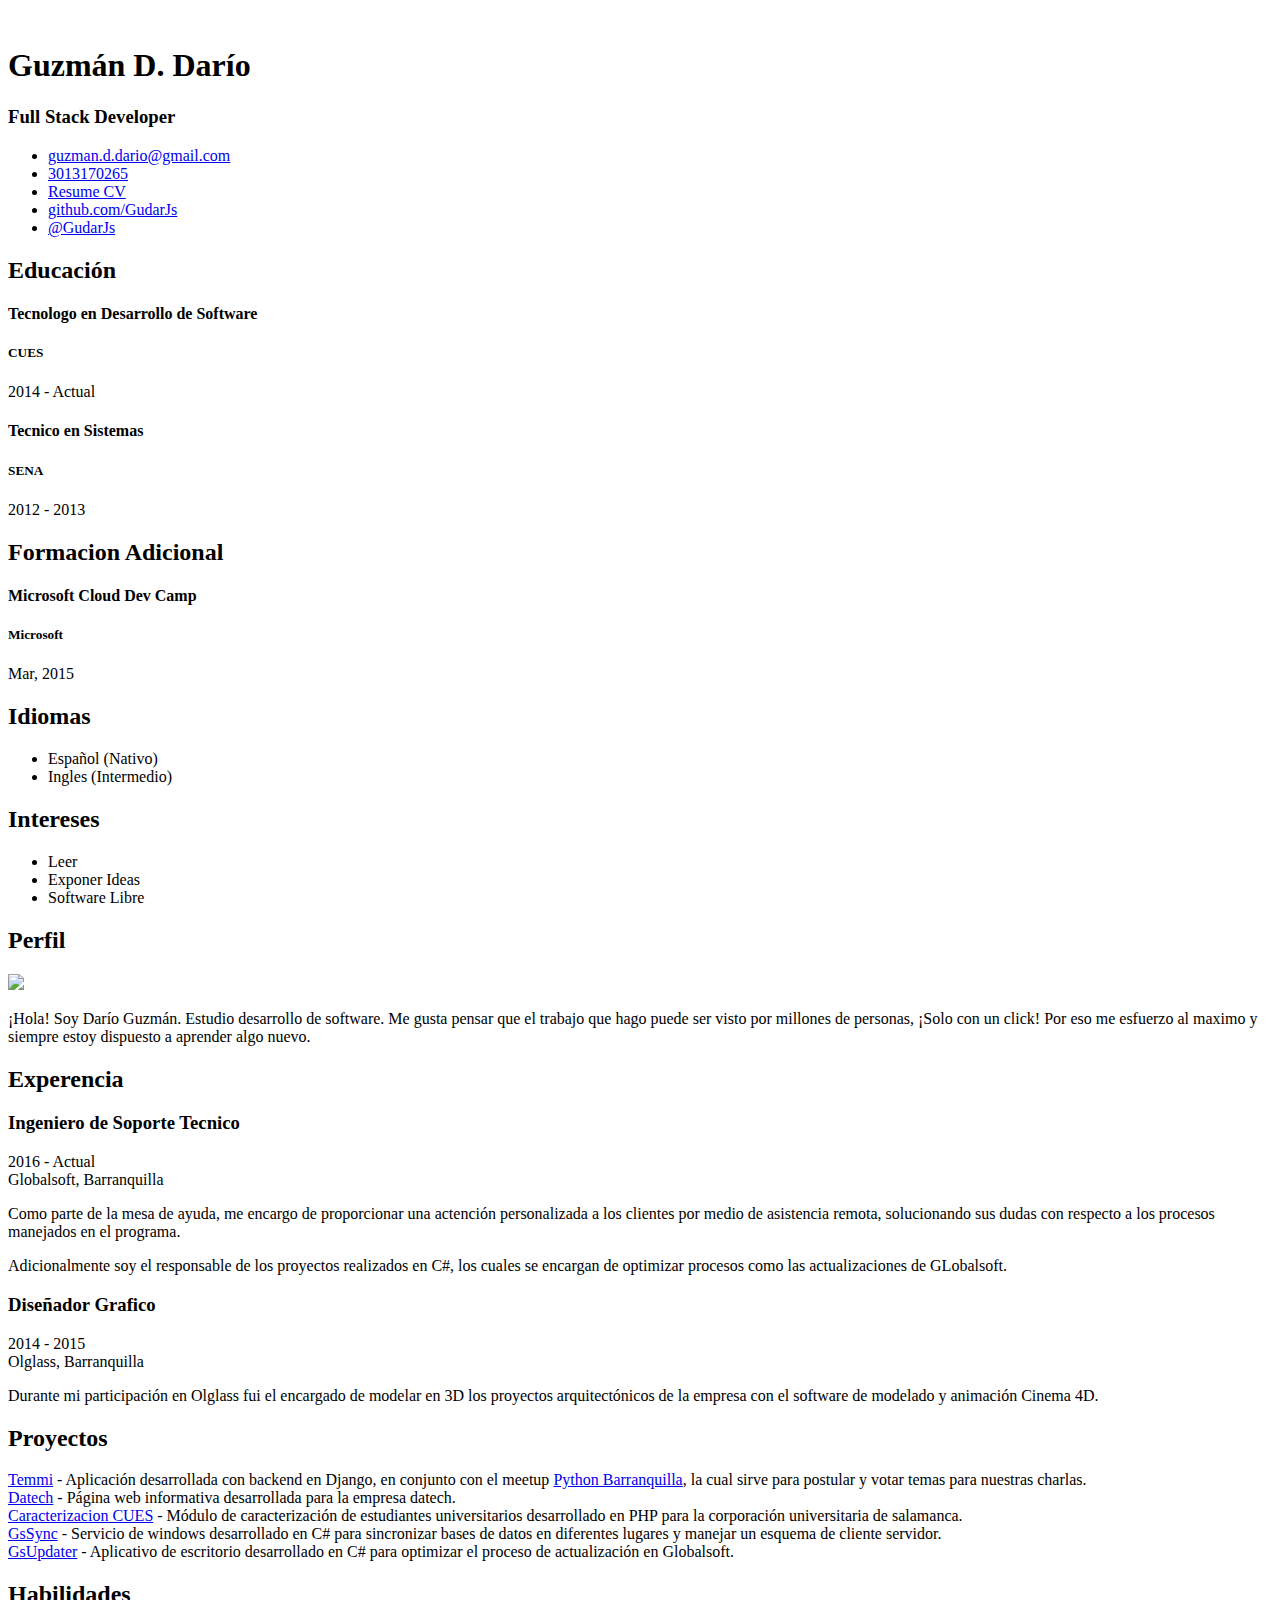
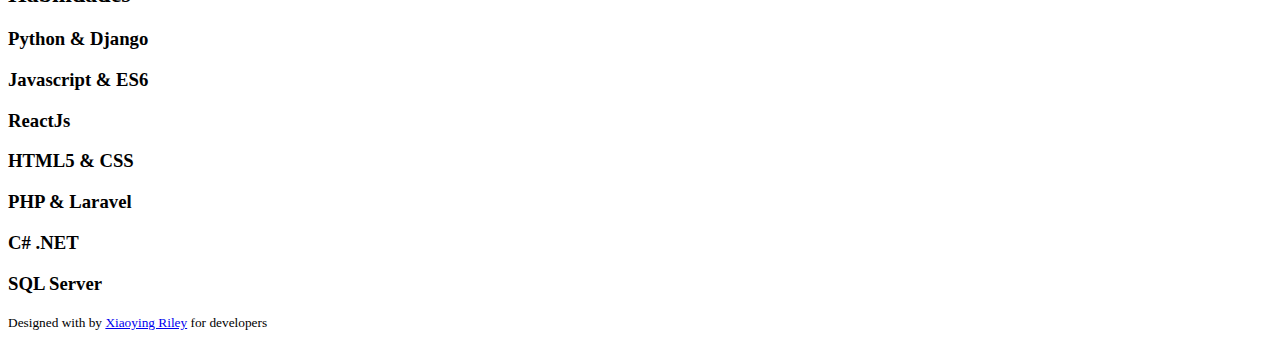
==== index.html @ 6c5c856d "Correccion de ortografia" ====
<!DOCTYPE html>
<!--[if IE 8]> <html lang="en" class="ie8"> <![endif]-->  
<!--[if IE 9]> <html lang="en" class="ie9"> <![endif]-->  
<!--[if !IE]><!--> <html lang="en"> <!--<![endif]-->  
<head>
    <title>Guzmán D. Darío - Resume</title>
    <!-- Meta -->
    <meta charset="utf-8">
    <meta http-equiv="X-UA-Compatible" content="IE=edge">
    <meta name="viewport" content="width=device-width, initial-scale=1.0">
    <meta name="description" content="Gudar's Resume">
    <meta name="author" content="Guzmán D. Darío">
    <meta name="msapplication-TileColor" content="#60412B">
    <meta name="theme-color" content="#60412B">
    <link rel="shortcut icon" href="assets/images/profile.png">  
    <link href='https://fonts.googleapis.com/css?family=Roboto:400,500,400italic,300italic,300,500italic,700,700italic,900,900italic' rel='stylesheet' type='text/css'>
    <link href="https://fonts.googleapis.com/css?family=Roboto+Slab" rel="stylesheet">
    <!-- Global CSS -->
    <link rel="stylesheet" href="assets/plugins/bootstrap/css/bootstrap.min.css">   
    <!-- Plugins CSS -->
    <link rel="stylesheet" href="assets/plugins/font-awesome/css/font-awesome.css">
    
    <!-- Theme CSS -->  
    <link id="theme-style" rel="stylesheet" href="assets/css/styles.css">
    <!-- HTML5 shim and Respond.js for IE8 support of HTML5 elements and media queries -->
    <!--[if lt IE 9]>
      <script src="https://oss.maxcdn.com/html5shiv/3.7.2/html5shiv.min.js"></script>
      <script src="https://oss.maxcdn.com/respond/1.4.2/respond.min.js"></script>
    <![endif]-->
</head> 

<body>
    <div class="wrapper">
        <div class="sidebar-wrapper">
            <div class="profile-container">
                <img class="profile" src="assets/images/profile.png" alt="" />
                <h1 class="name">Guzmán D. Darío</h1>
                <h3 class="tagline">Full Stack Developer</h3>
            </div><!--//profile-container-->
            
            <div class="contact-container container-block">
                <ul class="list-unstyled contact-list">
                    <li class="email" title="guzman.d.dario@gmail.com"><i class="fa fa-envelope"></i><a href="mailto: guzman.d.dario@gmail.com">guzman.d.dario@gmail.com</a></li>
                    <li class="phone"><i class="fa fa-phone"></i><a href="tel:3013170265">3013170265</a></li>
                    <li class="website"><i class="fa fa-globe"></i><a href="https://gudarjs.github.io/Resume/" target="_blank">Resume CV</a></li>
                    <li class="github"><i class="fa fa-github"></i><a href="https://github.com/GudarJs" target="_blank">github.com/GudarJs</a></li>
                    <li class="twitter"><i class="fa fa-twitter"></i><a href="https://twitter.com/GudarJs" target="_blank">@GudarJs</a></li>
                </ul>
            </div><!--//contact-container-->
            <div class="education-container container-block">
                <h2 class="container-block-title">Educación</h2>
                <div class="item">
                    <h4 class="degree">Tecnologo en Desarrollo de Software</h4>
                    <h5 class="meta">CUES</h5>
                    <div class="time">2014 - Actual</div>
                </div><!--//item-->
                <div class="item">
                    <h4 class="degree">Tecnico en Sistemas</h4>
                    <h5 class="meta">SENA</h5>
                    <div class="time">2012 - 2013</div>
                </div><!--//item-->
            </div><!--//education-container-->
            <div class="education-container container-block">
                <h2 class="container-block-title">Formacion Adicional</h2>
                <div class="item">
                    <h4 class="degree">Microsoft Cloud Dev Camp</h4>
                    <h5 class="meta">Microsoft</h5>
                    <div class="time">Mar, 2015</div>
                </div><!--//item-->
            </div><!--//education-container-->
            
            <div class="languages-container container-block">
                <h2 class="container-block-title">Idiomas</h2>
                <ul class="list-unstyled interests-list">
                    <li>Español <span class="lang-desc">(Nativo)</span></li>
                    <li>Ingles <span class="lang-desc">(Intermedio)</span></li>
                </ul>
            </div><!--//interests-->
            
            <div class="interests-container container-block">
                <h2 class="container-block-title">Intereses</h2>
                <ul class="list-unstyled interests-list">
                    <li>Leer</li>
                    <li>Exponer Ideas</li>
                    <li>Software Libre</li>
                </ul>
            </div><!--//interests-->
            
        </div><!--//sidebar-wrapper-->
        
        <div class="main-wrapper">
            
            <section class="section summary-section">
                <h2 class="section-title"><i class="fa fa-user"></i>Perfil</h2>
                <div class="summary">
                    <img src="./assets/images/quote.png">
                    <p>¡Hola! Soy Darío Guzmán. Estudio desarrollo de software. Me gusta pensar que el trabajo que hago puede ser visto por millones de personas, ¡Solo con un click! Por eso me esfuerzo al maximo y siempre estoy dispuesto a aprender algo nuevo.</p>
                </div><!--//summary-->
            </section><!--//section-->
            
            <section class="section experiences-section">
                <h2 class="section-title"><i class="fa fa-briefcase"></i>Experencia</h2>
                
                <div class="item">
                    <div class="meta">
                        <div class="upper-row">
                            <h3 class="job-title">Ingeniero de Soporte Tecnico</h3>
                            <div class="time">2016 - Actual</div>
                        </div><!--//upper-row-->
                        <div class="company">Globalsoft, Barranquilla</div>
                    </div><!--//meta-->
                    <div class="details">
                        <p>Como parte de la mesa de ayuda, me encargo de proporcionar una actención personalizada a los clientes por medio de asistencia remota, solucionando sus dudas con respecto a los procesos manejados en el programa.</p>  
                        <p>Adicionalmente soy el responsable de los proyectos realizados en C#, los cuales se encargan de optimizar procesos como las actualizaciones de GLobalsoft.</p>
                    </div><!--//details-->
                </div><!--//item-->
                
                <div class="item">
                    <div class="meta">
                        <div class="upper-row">
                            <h3 class="job-title">Diseñador Grafico</h3>
                            <div class="time">2014 - 2015</div>
                        </div><!--//upper-row-->
                        <div class="company">Olglass, Barranquilla</div>
                    </div><!--//meta-->
                    <div class="details">
                        <p>Durante mi participación en Olglass fui el encargado de modelar en 3D los proyectos arquitectónicos de la empresa con el software de modelado y animación Cinema 4D.</p>
                    </div><!--//details-->
                </div><!--//item-->
                
            </section><!--//section-->
            
            <section class="section projects-section">
                <h2 class="section-title"><i class="fa fa-archive"></i>Proyectos</h2>
                <!--<div class="intro">
                    <p>Me encanta compartir los proyectos que realizo por lo que .</p>
                </div>--><!--//intro-->
                <div class="item">
                    <span class="project-title"><a href="https://github.com/PyBAQ/temii" target="_blank">Temmi</a></span> - <span class="project-tagline">Aplicación desarrollada con backend en Django, en conjunto con el meetup <a href="https://www.meetup.com/es-ES/pythonbaq/" target="_blank">Python Barranquilla</a>, la cual sirve para postular y votar temas para nuestras charlas.</span>
                </div><!--//item-->
                <div class="item">
                    <span class="project-title"><a href="http://datech-comunicaciones.com/" target="_blank">Datech</a></span> - <span class="project-tagline">Página web informativa desarrollada para la empresa datech.</span>
                </div><!--//item-->
                <div class="item">
                    <span class="project-title"><a href="#">Caracterizacion CUES</a></span> - <span class="project-tagline">Módulo de caracterización de estudiantes universitarios desarrollado en PHP para la corporación universitaria de salamanca.</span>
                </div><!--//item-->
                <div class="item">
                    <span class="project-title"><a href="#">GsSync</a></span> - <span class="project-tagline">Servicio de windows desarrollado en C# para sincronizar bases de datos en diferentes lugares y manejar un esquema de cliente servidor. </span>
                </div><!--//item-->
                <div class="item">
                    <span class="project-title"><a href="#">GsUpdater</a></span> - <span class="project-tagline">Aplicativo de escritorio desarrollado en C# para optimizar el proceso de actualización en Globalsoft.</span>
                </div><!--//item-->
            </section><!--//section-->
            
            <section class="skills-section section">
                <h2 class="section-title"><i class="fa fa-rocket"></i>Habilidades</h2>
                <div class="skillset">        
                    <div class="item">
                        <h3 class="level-title">Python &amp; Django</h3>
                        <div class="level-bar">
                            <div class="level-bar-inner" data-level="95%">
                            </div>                                      
                        </div><!--//level-bar-->                                 
                    </div><!--//item-->
                    
                    <div class="item">  
                        <h3 class="level-title">Javascript &amp; ES6</h3>
                        <div class="level-bar">
                            <div class="level-bar-inner" data-level="98%">
                            </div>                                      
                        </div><!--//level-bar-->                                 
                    </div><!--//item-->
                    
                    <div class="item">
                        <h3 class="level-title">ReactJs</h3>
                        <div class="level-bar">
                            <div class="level-bar-inner" data-level="95%">
                            </div>                                      
                        </div><!--//level-bar-->                                 
                    </div><!--//item-->
                    
                    <div class="item">
                        <h3 class="level-title">HTML5 &amp; CSS</h3>
                        <div class="level-bar">
                            <div class="level-bar-inner" data-level="95%">
                            </div>                                      
                        </div><!--//level-bar-->                                 
                    </div><!--//item-->
                    
                    <div class="item">
                        <h3 class="level-title">PHP &amp; Laravel</h3>
                        <div class="level-bar">
                            <div class="level-bar-inner" data-level="85%">
                            </div>                                      
                        </div><!--//level-bar-->                                 
                    </div><!--//item-->
                    
                    <div class="item">
                        <h3 class="level-title">C# .NET</h3>
                        <div class="level-bar">
                            <div class="level-bar-inner" data-level="90%">
                            </div>                                      
                        </div><!--//level-bar-->                                 
                    </div><!--//item-->
                    
                    
                    <div class="item">
                        <h3 class="level-title">SQL Server</h3>
                        <div class="level-bar">
                            <div class="level-bar-inner" data-level="95%">
                            </div>                                      
                        </div><!--//level-bar-->                                 
                    </div><!--//item-->
                    
                </div>  
            </section><!--//skills-section-->
            
        </div><!--//main-body-->
    </div>
 
    <footer class="footer">
        <div class="text-center">
                <!--/* This template is released under the Creative Commons Attribution 3.0 License. Please keep the attribution link below when using for your own project. Thank you for your support. :) If you'd like to use the template without the attribution, you can check out other license options via our website: themes.3rdwavemedia.com */-->
                <small class="copyright">Designed with <i class="fa fa-heart"></i> by <a href="http://themes.3rdwavemedia.com" target="_blank">Xiaoying Riley</a> for developers</small>
        </div><!--//container-->
    </footer><!--//footer-->
 
    <!-- Javascript -->          
    <script type="text/javascript" src="assets/plugins/jquery-1.11.3.min.js"></script>
    <script type="text/javascript" src="assets/plugins/bootstrap/js/bootstrap.min.js"></script>    
    <!-- custom js -->
    <script type="text/javascript" src="assets/js/main.js"></script>            
</body>
</html>
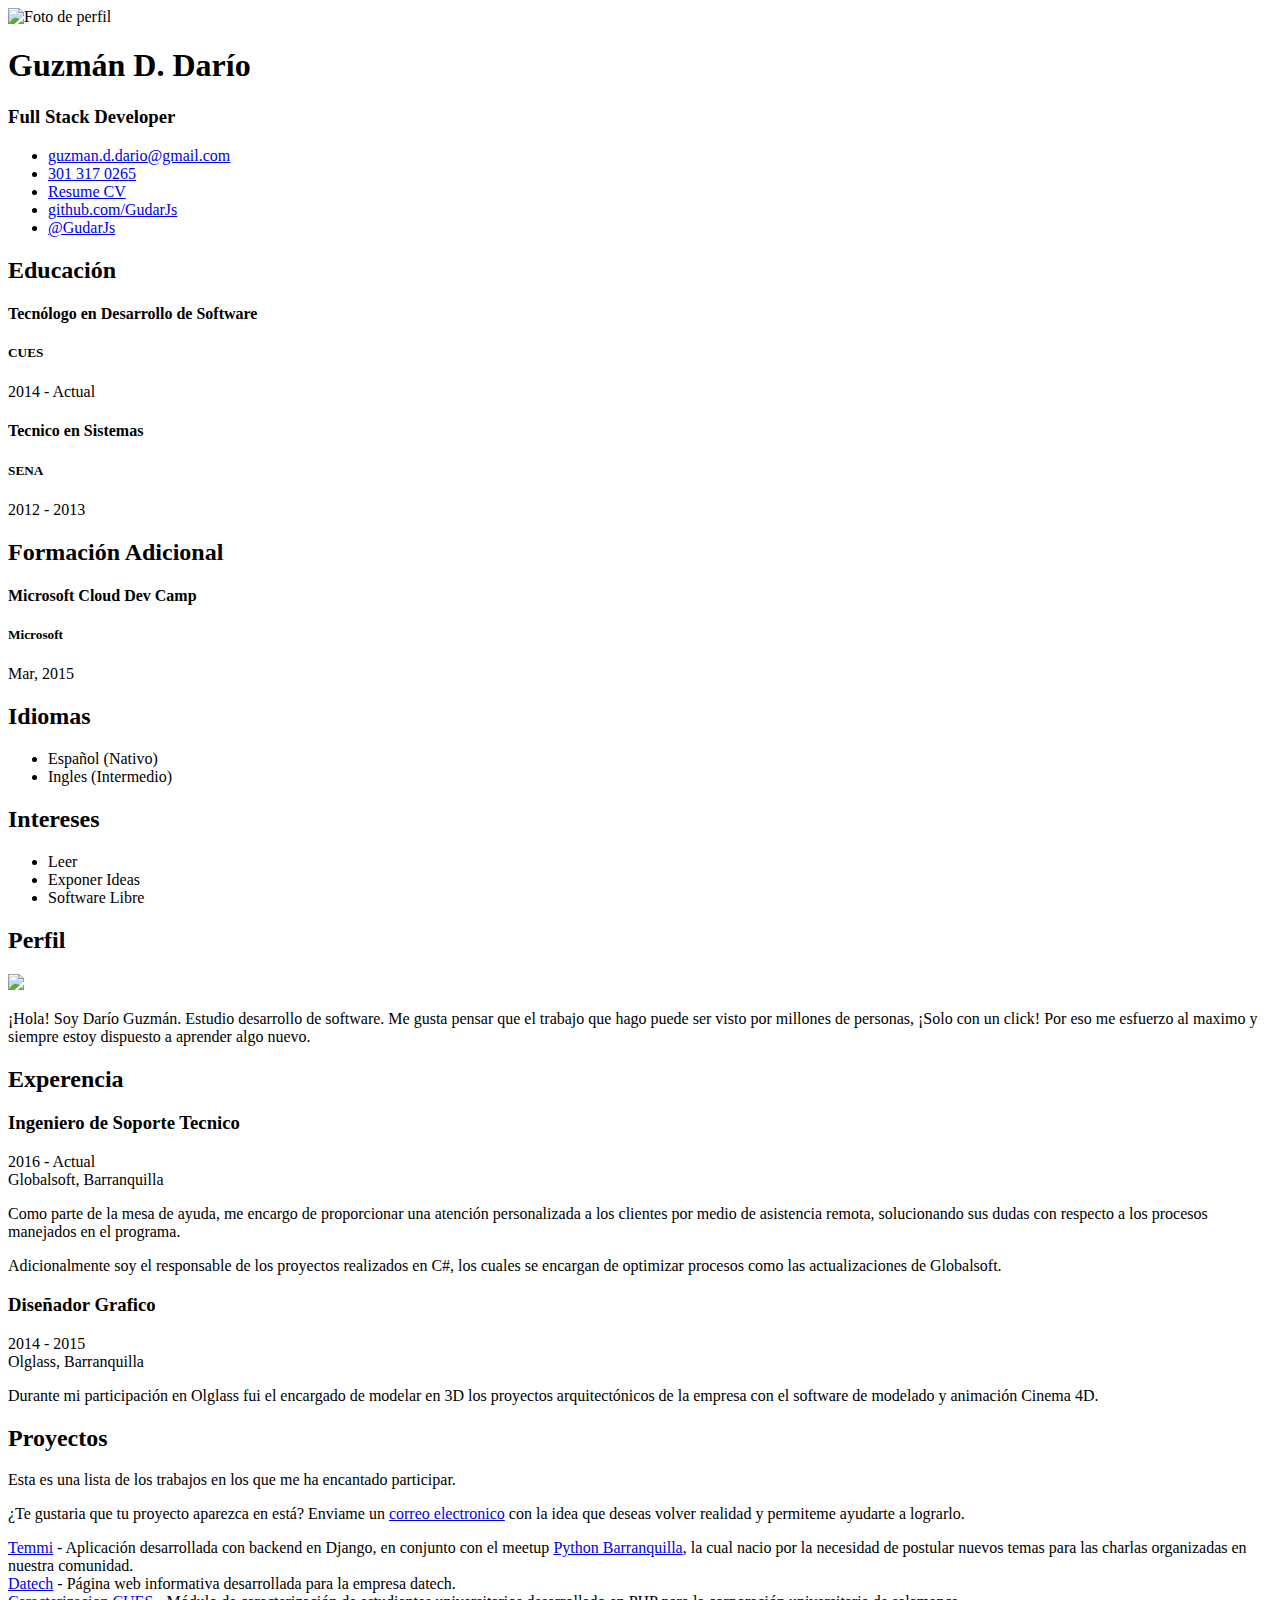
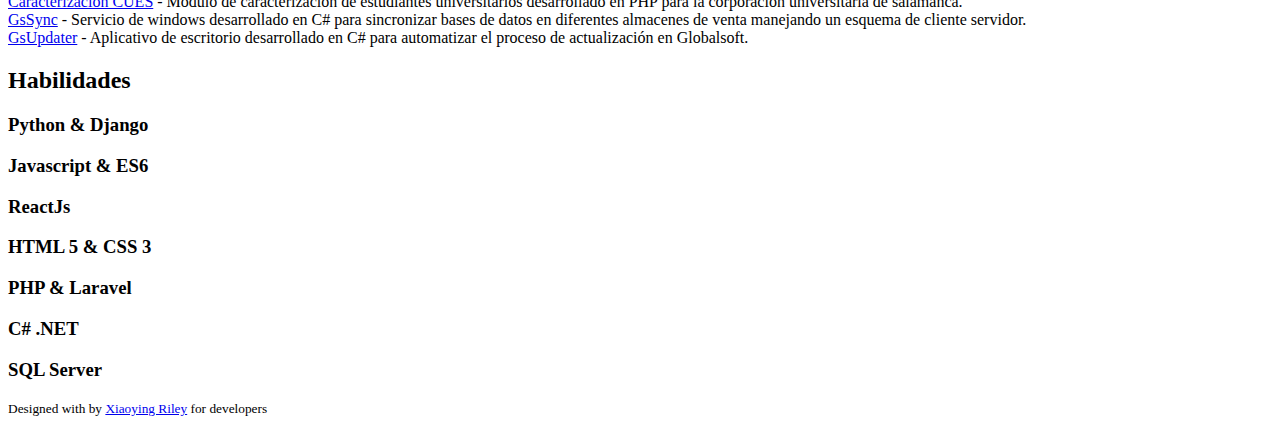
==== commit d87f3c04: "update resume" ====
--- a/index.html
+++ b/index.html
@@ -1,7 +1,7 @@
 <!DOCTYPE html>
 <!--[if IE 8]> <html lang="en" class="ie8"> <![endif]-->  
 <!--[if IE 9]> <html lang="en" class="ie9"> <![endif]-->  
-<!--[if !IE]><!--> <html lang="en"> <!--<![endif]-->  
+<!--[if !IE]><!--> <html lang="es"> <!--<![endif]-->  
 <head>
     <title>Guzmán D. Darío - Resume</title>
     <!-- Meta -->
@@ -33,7 +33,7 @@
     <div class="wrapper">
         <div class="sidebar-wrapper">
             <div class="profile-container">
-                <img class="profile" src="assets/images/profile.png" alt="" />
+                <img class="profile" src="assets/images/profile.png" alt="Foto de perfil" />
                 <h1 class="name">Guzmán D. Darío</h1>
                 <h3 class="tagline">Full Stack Developer</h3>
             </div><!--//profile-container-->
@@ -41,8 +41,8 @@
             <div class="contact-container container-block">
                 <ul class="list-unstyled contact-list">
                     <li class="email" title="guzman.d.dario@gmail.com"><i class="fa fa-envelope"></i><a href="mailto: guzman.d.dario@gmail.com">guzman.d.dario@gmail.com</a></li>
-                    <li class="phone"><i class="fa fa-phone"></i><a href="tel:3013170265">3013170265</a></li>
-                    <li class="website"><i class="fa fa-globe"></i><a href="https://gudarjs.github.io/Resume/" target="_blank">Resume CV</a></li>
+                    <li class="phone"><i class="fa fa-phone"></i><a href="tel:3013170265">301 317 0265</a></li>
+                    <li class="website"><i class="fa fa-globe"></i><a href="https://gudarjs.github.io" target="_blank">Resume CV</a></li>
                     <li class="github"><i class="fa fa-github"></i><a href="https://github.com/GudarJs" target="_blank">github.com/GudarJs</a></li>
                     <li class="twitter"><i class="fa fa-twitter"></i><a href="https://twitter.com/GudarJs" target="_blank">@GudarJs</a></li>
                 </ul>
@@ -50,7 +50,7 @@
             <div class="education-container container-block">
                 <h2 class="container-block-title">Educación</h2>
                 <div class="item">
-                    <h4 class="degree">Tecnologo en Desarrollo de Software</h4>
+                    <h4 class="degree">Tecnólogo en Desarrollo de Software</h4>
                     <h5 class="meta">CUES</h5>
                     <div class="time">2014 - Actual</div>
                 </div><!--//item-->
@@ -61,7 +61,7 @@
                 </div><!--//item-->
             </div><!--//education-container-->
             <div class="education-container container-block">
-                <h2 class="container-block-title">Formacion Adicional</h2>
+                <h2 class="container-block-title">Formación Adicional</h2>
                 <div class="item">
                     <h4 class="degree">Microsoft Cloud Dev Camp</h4>
                     <h5 class="meta">Microsoft</h5>
@@ -110,8 +110,8 @@
                         <div class="company">Globalsoft, Barranquilla</div>
                     </div><!--//meta-->
                     <div class="details">
-                        <p>Como parte de la mesa de ayuda, me encargo de proporcionar una actención personalizada a los clientes por medio de asistencia remota, solucionando sus dudas con respecto a los procesos manejados en el programa.</p>  
-                        <p>Adicionalmente soy el responsable de los proyectos realizados en C#, los cuales se encargan de optimizar procesos como las actualizaciones de GLobalsoft.</p>
+                        <p>Como parte de la mesa de ayuda, me encargo de proporcionar una atención personalizada a los clientes por medio de asistencia remota, solucionando sus dudas con respecto a los procesos manejados en el programa.</p>  
+                        <p>Adicionalmente soy el responsable de los proyectos realizados en C#, los cuales se encargan de optimizar procesos como las actualizaciones de Globalsoft.</p>
                     </div><!--//details-->
                 </div><!--//item-->
                 
@@ -132,11 +132,12 @@
             
             <section class="section projects-section">
                 <h2 class="section-title"><i class="fa fa-archive"></i>Proyectos</h2>
-                <!--<div class="intro">
-                    <p>Me encanta compartir los proyectos que realizo por lo que .</p>
-                </div>--><!--//intro-->
-                <div class="item">
-                    <span class="project-title"><a href="https://github.com/PyBAQ/temii" target="_blank">Temmi</a></span> - <span class="project-tagline">Aplicación desarrollada con backend en Django, en conjunto con el meetup <a href="https://www.meetup.com/es-ES/pythonbaq/" target="_blank">Python Barranquilla</a>, la cual sirve para postular y votar temas para nuestras charlas.</span>
+                <div class="intro">
+                    <p>Esta es una lista de los trabajos en los que me ha encantado participar.</p>
+                    <p>¿Te gustaria que tu proyecto aparezca en está? Enviame un <a href="mailto: guzman.d.dario@gmail.com">correo electronico</a> con la idea que deseas volver realidad y permiteme ayudarte a lograrlo.</p>
+                </div><!--//intro-->
+                <div class="item">
+                    <span class="project-title"><a href="https://github.com/PyBAQ/temii" target="_blank">Temmi</a></span> - <span class="project-tagline">Aplicación desarrollada con backend en Django, en conjunto con el meetup <a href="https://www.meetup.com/es-ES/pythonbaq/" target="_blank">Python Barranquilla</a>, la cual nacio por la necesidad de postular nuevos temas para las charlas organizadas en nuestra comunidad.</span>
                 </div><!--//item-->
                 <div class="item">
                     <span class="project-title"><a href="http://datech-comunicaciones.com/" target="_blank">Datech</a></span> - <span class="project-tagline">Página web informativa desarrollada para la empresa datech.</span>
@@ -145,10 +146,10 @@
                     <span class="project-title"><a href="#">Caracterizacion CUES</a></span> - <span class="project-tagline">Módulo de caracterización de estudiantes universitarios desarrollado en PHP para la corporación universitaria de salamanca.</span>
                 </div><!--//item-->
                 <div class="item">
-                    <span class="project-title"><a href="#">GsSync</a></span> - <span class="project-tagline">Servicio de windows desarrollado en C# para sincronizar bases de datos en diferentes lugares y manejar un esquema de cliente servidor. </span>
-                </div><!--//item-->
-                <div class="item">
-                    <span class="project-title"><a href="#">GsUpdater</a></span> - <span class="project-tagline">Aplicativo de escritorio desarrollado en C# para optimizar el proceso de actualización en Globalsoft.</span>
+                    <span class="project-title"><a href="#">GsSync</a></span> - <span class="project-tagline">Servicio de windows desarrollado en C# para sincronizar bases de datos en diferentes almacenes de venta manejando un esquema de cliente servidor. </span>
+                </div><!--//item-->
+                <div class="item">
+                    <span class="project-title"><a href="#">GsUpdater</a></span> - <span class="project-tagline">Aplicativo de escritorio desarrollado en C# para automatizar el proceso de actualización en Globalsoft.</span>
                 </div><!--//item-->
             </section><!--//section-->
             
@@ -180,7 +181,7 @@
                     </div><!--//item-->
                     
                     <div class="item">
-                        <h3 class="level-title">HTML5 &amp; CSS</h3>
+                        <h3 class="level-title">HTML 5 &amp; CSS 3</h3>
                         <div class="level-bar">
                             <div class="level-bar-inner" data-level="95%">
                             </div>                                      
@@ -202,7 +203,6 @@
                             </div>                                      
                         </div><!--//level-bar-->                                 
                     </div><!--//item-->
-                    
                     
                     <div class="item">
                         <h3 class="level-title">SQL Server</h3>
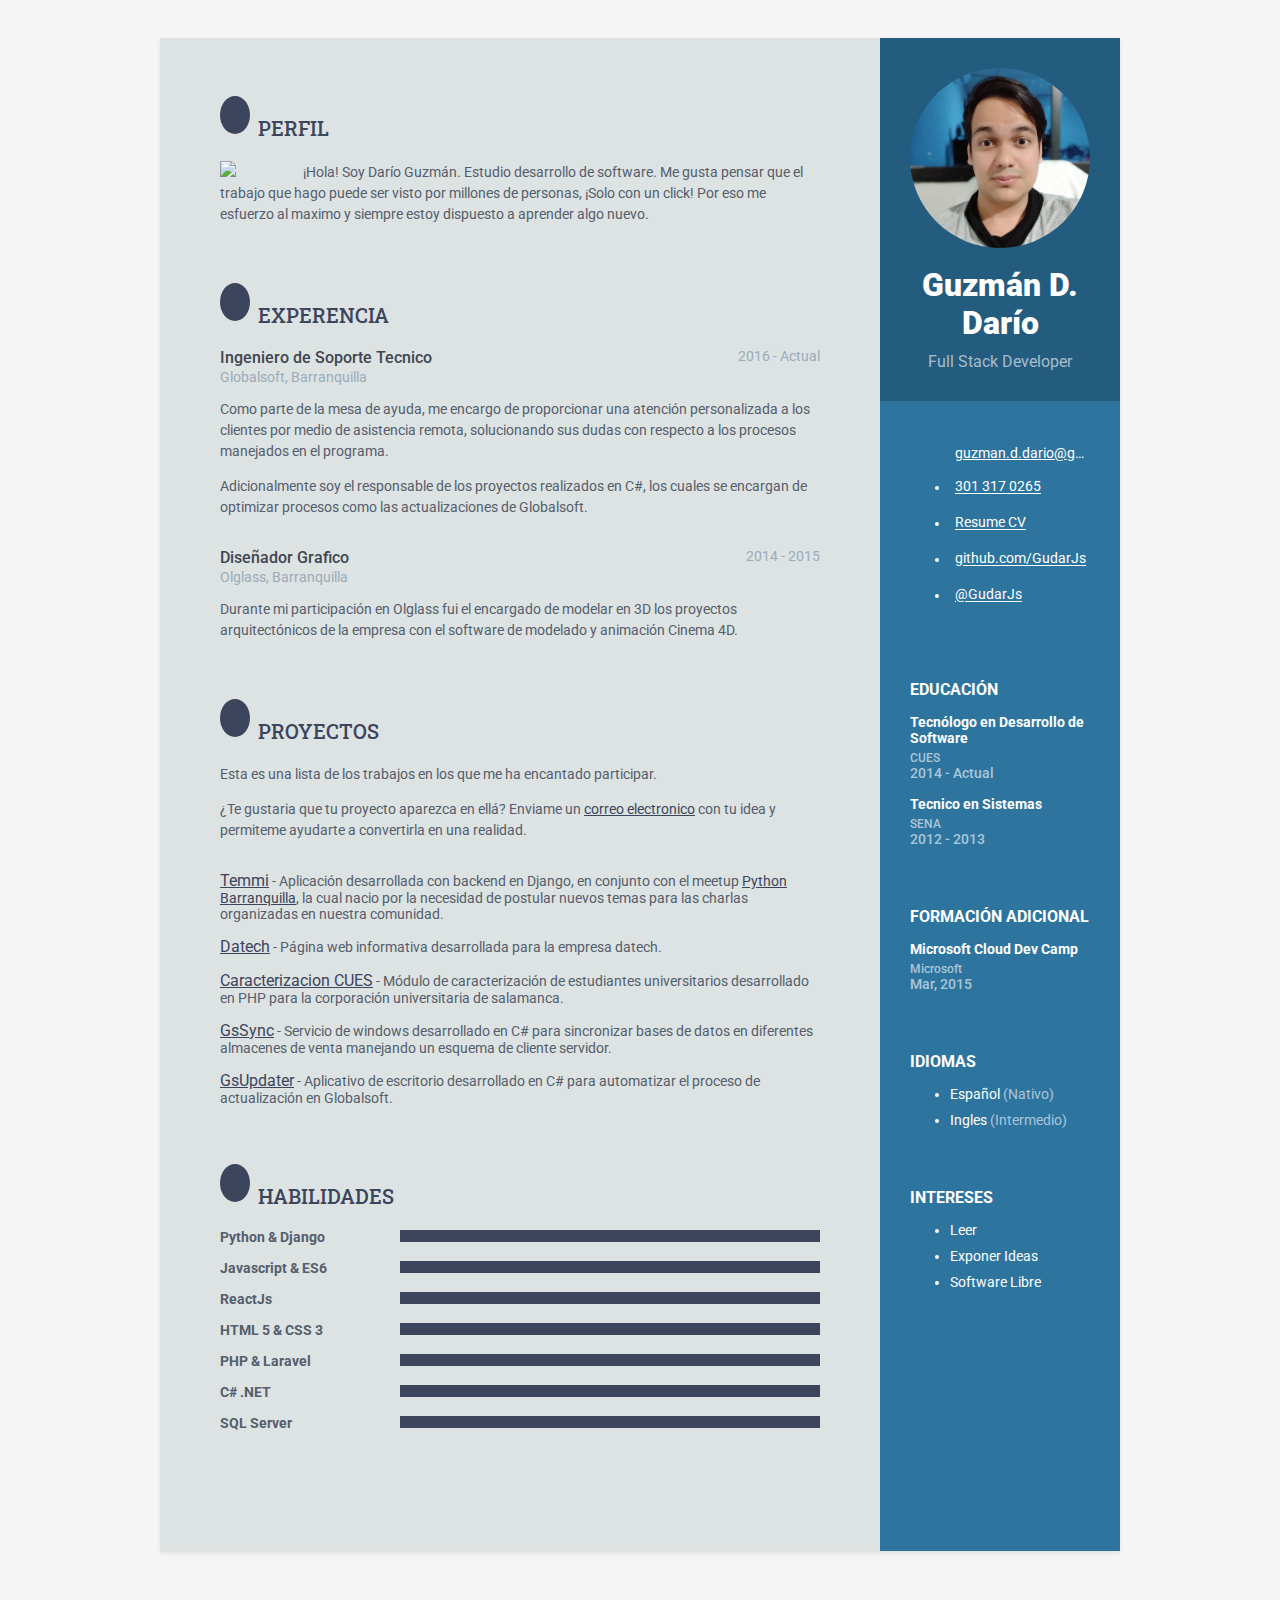
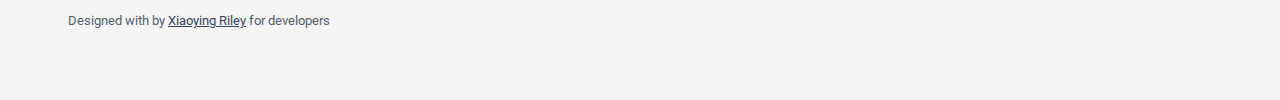
==== commit 1902495a: "Change android status bar color" ====
--- a/index.html
+++ b/index.html
@@ -11,8 +11,8 @@
     <meta name="description" content="Gudar's Resume">
     <meta name="author" content="Guzmán D. Darío">
     <meta name="msapplication-TileColor" content="#60412B">
-    <meta name="theme-color" content="#60412B">
-    <link rel="shortcut icon" href="assets/images/profile.png">  
+    <meta name="theme-color" content="#1F4F6C">
+    <link rel="shortcut icon" href="assets/images/profile.jpg">  
     <link href='https://fonts.googleapis.com/css?family=Roboto:400,500,400italic,300italic,300,500italic,700,700italic,900,900italic' rel='stylesheet' type='text/css'>
     <link href="https://fonts.googleapis.com/css?family=Roboto+Slab" rel="stylesheet">
     <!-- Global CSS -->
@@ -33,7 +33,7 @@
     <div class="wrapper">
         <div class="sidebar-wrapper">
             <div class="profile-container">
-                <img class="profile" src="assets/images/profile.png" alt="Foto de perfil" />
+                <img class="profile" src="assets/images/profile.jpg" alt="Foto de perfil" />
                 <h1 class="name">Guzmán D. Darío</h1>
                 <h3 class="tagline">Full Stack Developer</h3>
             </div><!--//profile-container-->
@@ -134,7 +134,7 @@
                 <h2 class="section-title"><i class="fa fa-archive"></i>Proyectos</h2>
                 <div class="intro">
                     <p>Esta es una lista de los trabajos en los que me ha encantado participar.</p>
-                    <p>¿Te gustaria que tu proyecto aparezca en está? Enviame un <a href="mailto: guzman.d.dario@gmail.com">correo electronico</a> con la idea que deseas volver realidad y permiteme ayudarte a lograrlo.</p>
+                    <p>¿Te gustaria que tu proyecto aparezca en ellá? Enviame un <a href="mailto: guzman.d.dario@gmail.com">correo electronico</a> con tu idea y permiteme ayudarte a convertirla en una realidad.</p>
                 </div><!--//intro-->
                 <div class="item">
                     <span class="project-title"><a href="https://github.com/PyBAQ/temii" target="_blank">Temmi</a></span> - <span class="project-tagline">Aplicación desarrollada con backend en Django, en conjunto con el meetup <a href="https://www.meetup.com/es-ES/pythonbaq/" target="_blank">Python Barranquilla</a>, la cual nacio por la necesidad de postular nuevos temas para las charlas organizadas en nuestra comunidad.</span>
--- a/assets/css/styles.css
+++ b/assets/css/styles.css
@@ -0,0 +1,318 @@
+/*   
+ * Template Name: Orbit - Responsive Resume/CV Template for Developers
+ * Version: 1.0
+ * Author: Xiaoying Riley
+ * Twitter: @3rdwave_themes
+ * License: Creative Commons Attribution 3.0 License
+ * Website: http://themes.3rdwavemedia.com/
+*/
+/* styles.css */
+/* ======= Base ======= */
+body {
+  font-family: 'Roboto', sans-serif;
+  color: #545E6C;
+  background: #f5f5f5;
+  font-size: 14px;
+  padding: 30px;
+  -webkit-font-smoothing: antialiased;
+  -moz-osx-font-smoothing: grayscale;
+}
+h1,
+h2,
+h3,
+h4,
+h5,
+h6 {
+  font-weight: 700;
+}
+a {
+  color: #3C455C;
+  -webkit-transition: all 0.4s ease-in-out;
+  -moz-transition: all 0.4s ease-in-out;
+  -ms-transition: all 0.4s ease-in-out;
+  -o-transition: all 0.4s ease-in-out;
+}
+a:hover {
+  text-decoration: underline;
+  color: #1a454f;
+}
+a:focus {
+  text-decoration: none;
+}
+p {
+  line-height: 1.5;
+}
+.wrapper {
+  background: #B37C57;
+  max-width: 960px;
+  margin: 0 auto;
+  position: relative;
+  -webkit-box-shadow: 0px 2px 4px rgba(0, 0, 0, 0.1);
+  -moz-box-shadow: 0px 2px 4px rgba(0, 0, 0, 0.1);
+  box-shadow: 0px 2px 4px rgba(0, 0, 0, 0.1);
+}
+.sidebar-wrapper {
+  background: #2D749F;
+  position: absolute;
+  right: 0;
+  width: 240px;
+  height: 100%;
+  min-height: 800px;
+  color: #fff;
+}
+.sidebar-wrapper a {
+  color: #fff;
+}
+.sidebar-wrapper .profile-container {
+  padding: 30px;
+  background: rgba(0, 0, 0, 0.2);
+  text-align: center;
+  color: #fff;
+}
+.sidebar-wrapper .name {
+  font-size: 32px;
+  font-weight: 900;
+  margin-top: 0;
+  margin-bottom: 10px;
+}
+.sidebar-wrapper .tagline {
+  color: rgba(255, 255, 255, 0.6);
+  font-size: 16px;
+  font-weight: 400;
+  margin-top: 0;
+  margin-bottom: 0;
+}
+.sidebar-wrapper .profile {
+  margin-bottom: 15px;
+  width: 180px;
+  border-radius: 50%;
+}
+.sidebar-wrapper .contact-list .fa {
+  margin-right: 5px;
+  font-size: 18px;
+  vertical-align: middle;
+}
+.sidebar-wrapper .contact-list li {
+  margin-bottom: 15px;
+}
+.sidebar-wrapper .contact-list li:last-child {
+  margin-bottom: 0;
+}
+.sidebar-wrapper .contact-list .email .fa {
+  font-size: 14px;
+}
+.sidebar-wrapper .container-block {
+  padding: 30px;
+}
+.sidebar-wrapper .container-block-title {
+  text-transform: uppercase;
+  font-size: 16px;
+  font-weight: 700;
+  margin-top: 0;
+  margin-bottom: 15px;
+}
+.sidebar-wrapper .degree {
+  font-size: 14px;
+  margin-top: 0;
+  margin-bottom: 5px;
+}
+.sidebar-wrapper .education-container .item {
+  margin-bottom: 15px;
+}
+.sidebar-wrapper .education-container .item:last-child {
+  margin-bottom: 0;
+}
+.sidebar-wrapper .education-container .meta {
+  color: rgba(255, 255, 255, 0.6);
+  font-weight: 500;
+  margin-bottom: 0px;
+  margin-top: 0;
+}
+.sidebar-wrapper .education-container .time {
+  color: rgba(255, 255, 255, 0.6);
+  font-weight: 500;
+  margin-bottom: 0px;
+}
+.sidebar-wrapper .languages-container .lang-desc {
+  color: rgba(255, 255, 255, 0.6);
+}
+.sidebar-wrapper .languages-list {
+  margin-bottom: 0;
+}
+.sidebar-wrapper .languages-list li {
+  margin-bottom: 10px;
+}
+.sidebar-wrapper .languages-list li:last-child {
+  margin-bottom: 0;
+}
+.sidebar-wrapper .interests-list {
+  margin-bottom: 0;
+}
+.sidebar-wrapper .interests-list li {
+  margin-bottom: 10px;
+}
+.sidebar-wrapper .interests-list li:last-child {
+  margin-bottom: 0;
+}
+.main-wrapper {
+  background: #DDE2E3;
+  padding: 60px;
+  padding-right: 300px;
+}
+.main-wrapper .section-title {
+  text-transform: uppercase;
+  font-size: 20px;
+  font-weight: 500;
+  color: #3C455C;
+  position: relative;
+  margin-top: 0;
+  margin-bottom: 20px;
+  font-family: 'Roboto Slab', serif;
+}
+.main-wrapper .section-title .fa {
+  width: 30px;
+  height: 30px;
+  margin-right: 8px;
+  display: inline-block;
+  color: #fff;
+  -webkit-border-radius: 50%;
+  -moz-border-radius: 50%;
+  -ms-border-radius: 50%;
+  -o-border-radius: 50%;
+  border-radius: 50%;
+  -moz-background-clip: padding;
+  -webkit-background-clip: padding-box;
+  background-clip: padding-box;
+  background: #3C455C;
+  text-align: center;
+  padding-top: 8px;
+  font-size: 16px;
+  position: relative;
+  top: -2px;
+}
+.main-wrapper .section {
+  margin-bottom: 60px;
+}
+.main-wrapper .experiences-section .item {
+  margin-bottom: 30px;
+}
+.main-wrapper .upper-row {
+  position: relative;
+  overflow: hidden;
+  margin-bottom: 2px;
+}
+.main-wrapper .job-title {
+  color: #3F4650;
+  font-size: 16px;
+  margin-top: 0;
+  margin-bottom: 0;
+  font-weight: 500;
+}
+.main-wrapper .time {
+  position: absolute;
+  right: 0;
+  top: 0;
+  color: #9AACB8;
+}
+.main-wrapper .company {
+  margin-bottom: 10px;
+  color: #9AACB8;
+}
+.main-wrapper .project-title {
+  font-size: 16px;
+  font-weight: 400;
+  margin-top: 0;
+  margin-bottom: 5px;
+}
+.main-wrapper .projects-section .intro {
+  margin-bottom: 30px;
+}
+.main-wrapper .projects-section .item {
+  margin-bottom: 15px;
+}
+.skillset .item {
+  margin-bottom: 15px;
+  overflow: hidden;
+}
+.skillset .level-title {
+  font-size: 14px;
+  margin-top: 0;
+  margin-bottom: 12px;
+}
+.skillset .level-bar {
+  height: 12px;
+  background: #f5f5f5;
+}
+.skillset .level-bar-inner {
+  height: 12px;
+  background: #3C455C;
+}
+.footer {
+  padding: 30px;
+  padding-top: 60px;
+}
+.footer .copyright {
+  line-height: 1.6;
+  color: #545E6C;
+  font-size: 13px;
+}
+.footer .fa-heart {
+  color: #fb866a;
+}
+.summary > img {
+  display: inline-block;
+  width: 4rem;
+  margin-right: 1rem;
+}
+.summary > p {
+  display: inline;  
+}
+.email {
+  display: block;
+  white-space: nowrap;
+  overflow: hidden;
+  text-overflow: ellipsis;
+}
+/* Extra small devices (phones, less than 768px) */
+@media (max-width: 767px) {
+  body {
+    padding: 0px;
+  }
+  .sidebar-wrapper {
+    position: static;
+    width: inherit;
+  }
+  .main-wrapper {
+    padding: 30px;
+  }
+  .main-wrapper .time {
+    position: static;
+    display: block;
+    margin-top: 5px;
+  }
+  .main-wrapper .upper-row {
+    margin-bottom: 0;
+  }
+  .footer {
+    padding: 30px;
+  }
+}
+/* Small devices (tablets, 768px and up) */
+/* Medium devices (desktops, 992px and up) */
+@media (min-width: 992px) {
+  .skillset .level-title {
+    display: inline-block;
+    float: left;
+    width: 30%;
+    margin-bottom: 0;
+  }
+  .skillset .level-bar {
+    display: inline-block;
+    width: 70%;
+    float: left;
+    position: relative;
+    top: 1px;
+  }
+}
+/* Large devices (large desktops, 1200px and up) */
+/* Ex-Large devices (large desktops, 1200px and up) */
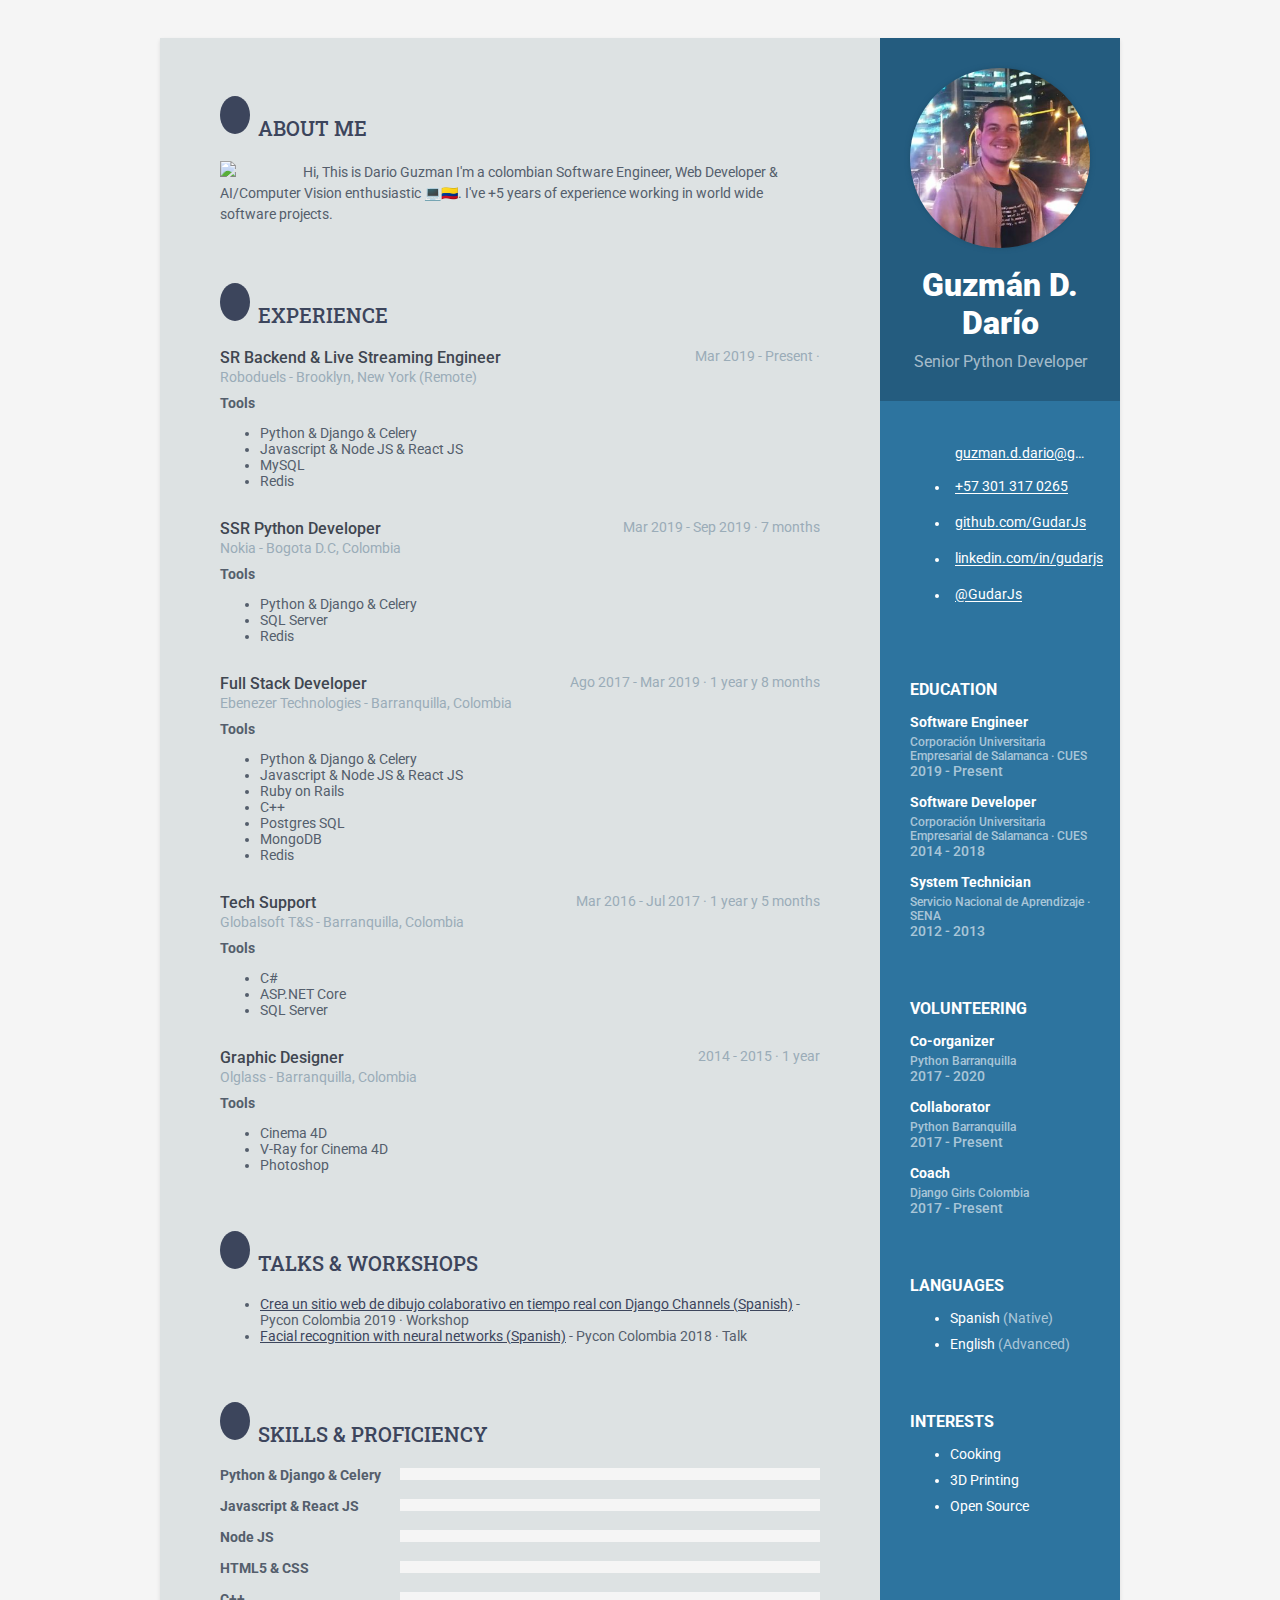
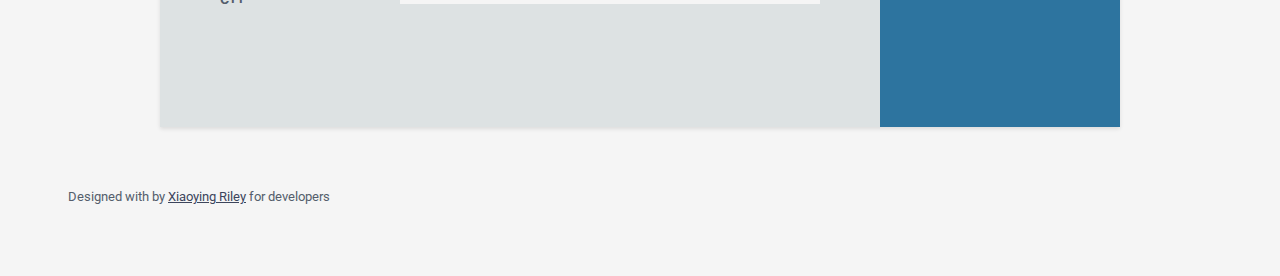
==== commit cf7d70d2: "Update 2021.05.03" ====
--- a/index.html
+++ b/index.html
@@ -12,7 +12,7 @@
     <meta name="author" content="Guzmán D. Darío">
     <meta name="msapplication-TileColor" content="#60412B">
     <meta name="theme-color" content="#1F4F6C">
-    <link rel="shortcut icon" href="assets/images/profile.jpg">  
+    <link rel="shortcut icon" href="assets/images/profile.png">  
     <link href='https://fonts.googleapis.com/css?family=Roboto:400,500,400italic,300italic,300,500italic,700,700italic,900,900italic' rel='stylesheet' type='text/css'>
     <link href="https://fonts.googleapis.com/css?family=Roboto+Slab" rel="stylesheet">
     <!-- Global CSS -->
@@ -33,56 +33,72 @@
     <div class="wrapper">
         <div class="sidebar-wrapper">
             <div class="profile-container">
-                <img class="profile" src="assets/images/profile.jpg" alt="Foto de perfil" />
+                <img class="profile" src="assets/images/profile.png" alt="Foto de perfil" />
                 <h1 class="name">Guzmán D. Darío</h1>
-                <h3 class="tagline">Full Stack Developer</h3>
+                <h3 class="tagline"> Senior Python Developer</h3>
             </div><!--//profile-container-->
             
             <div class="contact-container container-block">
                 <ul class="list-unstyled contact-list">
                     <li class="email" title="guzman.d.dario@gmail.com"><i class="fa fa-envelope"></i><a href="mailto: guzman.d.dario@gmail.com">guzman.d.dario@gmail.com</a></li>
-                    <li class="phone"><i class="fa fa-phone"></i><a href="tel:3013170265">301 317 0265</a></li>
-                    <li class="website"><i class="fa fa-globe"></i><a href="https://gudarjs.github.io" target="_blank">Resume CV</a></li>
+                    <li class="phone"><i class="fa fa-phone"></i><a href="tel:+573013170265">+57 301 317 0265</a></li>
                     <li class="github"><i class="fa fa-github"></i><a href="https://github.com/GudarJs" target="_blank">github.com/GudarJs</a></li>
+                    <li class="linkedin"><i class="fa fa-linkedin"></i><a href="https://linkedin.com/in/gudarjs" target="_blank">linkedin.com/in/gudarjs</a></li>
                     <li class="twitter"><i class="fa fa-twitter"></i><a href="https://twitter.com/GudarJs" target="_blank">@GudarJs</a></li>
                 </ul>
             </div><!--//contact-container-->
             <div class="education-container container-block">
-                <h2 class="container-block-title">Educación</h2>
-                <div class="item">
-                    <h4 class="degree">Tecnólogo en Desarrollo de Software</h4>
-                    <h5 class="meta">CUES</h5>
-                    <div class="time">2014 - Actual</div>
-                </div><!--//item-->
-                <div class="item">
-                    <h4 class="degree">Tecnico en Sistemas</h4>
-                    <h5 class="meta">SENA</h5>
+                <h2 class="container-block-title">Education</h2>
+                <div class="item">
+                    <h4 class="degree">Software Engineer</h4>
+                    <h5 class="meta">Corporación Universitaria Empresarial de Salamanca · CUES</h5>
+                    <div class="time">2019 - Present</div>
+                </div><!--//item-->
+                <div class="item">
+                    <h4 class="degree">Software Developer</h4>
+                    <h5 class="meta">Corporación Universitaria Empresarial de Salamanca · CUES</h5>
+                    <div class="time">2014 - 2018</div>
+                </div><!--//item-->
+                <div class="item">
+                    <h4 class="degree">System Technician</h4>
+                    <h5 class="meta">Servicio Nacional de Aprendizaje · SENA</h5>
                     <div class="time">2012 - 2013</div>
                 </div><!--//item-->
             </div><!--//education-container-->
-            <div class="education-container container-block">
-                <h2 class="container-block-title">Formación Adicional</h2>
-                <div class="item">
-                    <h4 class="degree">Microsoft Cloud Dev Camp</h4>
-                    <h5 class="meta">Microsoft</h5>
-                    <div class="time">Mar, 2015</div>
-                </div><!--//item-->
-            </div><!--//education-container-->
+
+            <div class="volunteering-container container-block">
+                <h2 class="container-block-title">Volunteering</h2>
+                <div class="item">
+                    <h4 class="role">Co-organizer</h4>
+                    <h5 class="meta">Python Barranquilla</h5>
+                    <div class="time">2017 - 2020</div>
+                </div><!--//item-->
+                <div class="item">
+                    <h4 class="role">Collaborator</h4>
+                    <h5 class="meta">Python Barranquilla</h5>
+                    <div class="time">2017 - Present</div>
+                </div><!--//item-->
+                <div class="item">
+                    <h4 class="role">Coach</h4>
+                    <h5 class="meta">Django Girls Colombia</h5>
+                    <div class="time">2017 - Present</div>
+                </div><!--//item-->
+            </div><!--//volunteering-container-->
             
             <div class="languages-container container-block">
-                <h2 class="container-block-title">Idiomas</h2>
+                <h2 class="container-block-title">Languages</h2>
                 <ul class="list-unstyled interests-list">
-                    <li>Español <span class="lang-desc">(Nativo)</span></li>
-                    <li>Ingles <span class="lang-desc">(Intermedio)</span></li>
+                    <li>Spanish <span class="lang-desc">(Native)</span></li>
+                    <li>English <span class="lang-desc">(Advanced)</span></li>
                 </ul>
             </div><!--//interests-->
             
             <div class="interests-container container-block">
-                <h2 class="container-block-title">Intereses</h2>
+                <h2 class="container-block-title">INTERESTS</h2>
                 <ul class="list-unstyled interests-list">
-                    <li>Leer</li>
-                    <li>Exponer Ideas</li>
-                    <li>Software Libre</li>
+                    <li>Cooking</li>
+                    <li>3D Printing</li>
+                    <li>Open Source</li>
                 </ul>
             </div><!--//interests-->
             
@@ -91,127 +107,162 @@
         <div class="main-wrapper">
             
             <section class="section summary-section">
-                <h2 class="section-title"><i class="fa fa-user"></i>Perfil</h2>
+                <h2 class="section-title"><i class="fa fa-user"></i>About me</h2>
                 <div class="summary">
                     <img src="./assets/images/quote.png">
-                    <p>¡Hola! Soy Darío Guzmán. Estudio desarrollo de software. Me gusta pensar que el trabajo que hago puede ser visto por millones de personas, ¡Solo con un click! Por eso me esfuerzo al maximo y siempre estoy dispuesto a aprender algo nuevo.</p>
+                    <p>Hi, This is Dario Guzman I'm a colombian Software Engineer, Web Developer & AI/Computer Vision enthusiastic 💻🇨🇴. I've +5 years of experience working in world wide software projects.</p>
                 </div><!--//summary-->
             </section><!--//section-->
             
             <section class="section experiences-section">
-                <h2 class="section-title"><i class="fa fa-briefcase"></i>Experencia</h2>
-                
-                <div class="item">
-                    <div class="meta">
-                        <div class="upper-row">
-                            <h3 class="job-title">Ingeniero de Soporte Tecnico</h3>
-                            <div class="time">2016 - Actual</div>
-                        </div><!--//upper-row-->
-                        <div class="company">Globalsoft, Barranquilla</div>
-                    </div><!--//meta-->
-                    <div class="details">
-                        <p>Como parte de la mesa de ayuda, me encargo de proporcionar una atención personalizada a los clientes por medio de asistencia remota, solucionando sus dudas con respecto a los procesos manejados en el programa.</p>  
-                        <p>Adicionalmente soy el responsable de los proyectos realizados en C#, los cuales se encargan de optimizar procesos como las actualizaciones de Globalsoft.</p>
-                    </div><!--//details-->
-                </div><!--//item-->
-                
-                <div class="item">
-                    <div class="meta">
-                        <div class="upper-row">
-                            <h3 class="job-title">Diseñador Grafico</h3>
-                            <div class="time">2014 - 2015</div>
-                        </div><!--//upper-row-->
-                        <div class="company">Olglass, Barranquilla</div>
-                    </div><!--//meta-->
-                    <div class="details">
-                        <p>Durante mi participación en Olglass fui el encargado de modelar en 3D los proyectos arquitectónicos de la empresa con el software de modelado y animación Cinema 4D.</p>
+                <h2 class="section-title"><i class="fa fa-briefcase"></i>Experience</h2>
+                
+                <div class="item">
+                    <div class="meta">
+                        <div class="upper-row">
+                            <h3 class="job-title">SR Backend & Live Streaming Engineer</h3>
+                            <div class="time">Mar 2019 - Present · <span id="current-time"></span></div>
+                        </div><!--//upper-row-->
+                        <div class="company">Roboduels - Brooklyn, New York (Remote)</div>
+                    </div><!--//meta-->
+                    <div class="details">
+                        <strong>Tools</strong>
+                        <ul>
+                            <li>Python &amp; Django &amp; Celery</li>
+                            <li>Javascript &amp; Node JS &amp; React JS</li>
+                            <li>MySQL</li>
+                            <li>Redis</li>
+                        </ul>
+                    </div><!--//details-->
+                </div><!--//item-->
+                
+                <div class="item">
+                    <div class="meta">
+                        <div class="upper-row">
+                            <h3 class="job-title">SSR Python Developer</h3>
+                            <div class="time">Mar 2019 - Sep 2019 · 7 months</div>
+                        </div><!--//upper-row-->
+                        <div class="company">Nokia - Bogota D.C, Colombia</div>
+                    </div><!--//meta-->
+                    <div class="details">
+                        <strong>Tools</strong>
+                        <ul>
+                            <li>Python &amp; Django &amp; Celery</li>
+                            <li>SQL Server</li>
+                            <li>Redis</li>
+                        </ul>
+                    </div><!--//details-->
+                </div><!--//item-->
+                
+                <div class="item">
+                    <div class="meta">
+                        <div class="upper-row">
+                            <h3 class="job-title">Full Stack Developer</h3>
+                            <div class="time">Ago 2017 - Mar 2019 · 1 year y 8 months</div>
+                        </div><!--//upper-row-->
+                        <div class="company">Ebenezer Technologies - Barranquilla, Colombia</div>
+                    </div><!--//meta-->
+                    <div class="details">
+                        <strong>Tools</strong>
+                        <ul>
+                            <li>Python &amp; Django &amp; Celery</li>
+                            <li>Javascript &amp; Node JS &amp; React JS</li>
+                            <li>Ruby on Rails</li>
+                            <li>C++</li>
+                            <li>Postgres SQL</li>
+                            <li>MongoDB</li>
+                            <li>Redis</li>
+                        </ul>
+                    </div><!--//details-->
+                </div><!--//item-->
+                
+                <div class="item">
+                    <div class="meta">
+                        <div class="upper-row">
+                            <h3 class="job-title">Tech Support</h3>
+                            <div class="time">Mar 2016 - Jul 2017 · 1 year y 5 months</div>
+                        </div><!--//upper-row-->
+                        <div class="company">Globalsoft T&S - Barranquilla, Colombia</div>
+                    </div><!--//meta-->
+                    <div class="details">
+                        <strong>Tools</strong>
+                        <ul>
+                            <li>C#</li>
+                            <li>ASP.NET Core</li>
+                            <li>SQL Server</li>
+                        </ul>
+                    </div><!--//details-->
+                </div><!--//item-->
+                
+                <div class="item">
+                    <div class="meta">
+                        <div class="upper-row">
+                            <h3 class="job-title">Graphic Designer</h3>
+                            <div class="time">2014 - 2015 · 1 year</div>
+                        </div><!--//upper-row-->
+                        <div class="company">Olglass - Barranquilla, Colombia</div>
+                    </div><!--//meta-->
+                    <div class="details">
+                        <strong>Tools</strong>
+                        <ul>
+                            <li>Cinema 4D</li>
+                            <li>V-Ray for Cinema 4D</li>
+                            <li>Photoshop</li>
+                        </ul>
                     </div><!--//details-->
                 </div><!--//item-->
                 
             </section><!--//section-->
-            
-            <section class="section projects-section">
-                <h2 class="section-title"><i class="fa fa-archive"></i>Proyectos</h2>
-                <div class="intro">
-                    <p>Esta es una lista de los trabajos en los que me ha encantado participar.</p>
-                    <p>¿Te gustaria que tu proyecto aparezca en ellá? Enviame un <a href="mailto: guzman.d.dario@gmail.com">correo electronico</a> con tu idea y permiteme ayudarte a convertirla en una realidad.</p>
-                </div><!--//intro-->
-                <div class="item">
-                    <span class="project-title"><a href="https://github.com/PyBAQ/temii" target="_blank">Temmi</a></span> - <span class="project-tagline">Aplicación desarrollada con backend en Django, en conjunto con el meetup <a href="https://www.meetup.com/es-ES/pythonbaq/" target="_blank">Python Barranquilla</a>, la cual nacio por la necesidad de postular nuevos temas para las charlas organizadas en nuestra comunidad.</span>
-                </div><!--//item-->
-                <div class="item">
-                    <span class="project-title"><a href="http://datech-comunicaciones.com/" target="_blank">Datech</a></span> - <span class="project-tagline">Página web informativa desarrollada para la empresa datech.</span>
-                </div><!--//item-->
-                <div class="item">
-                    <span class="project-title"><a href="#">Caracterizacion CUES</a></span> - <span class="project-tagline">Módulo de caracterización de estudiantes universitarios desarrollado en PHP para la corporación universitaria de salamanca.</span>
-                </div><!--//item-->
-                <div class="item">
-                    <span class="project-title"><a href="#">GsSync</a></span> - <span class="project-tagline">Servicio de windows desarrollado en C# para sincronizar bases de datos en diferentes almacenes de venta manejando un esquema de cliente servidor. </span>
-                </div><!--//item-->
-                <div class="item">
-                    <span class="project-title"><a href="#">GsUpdater</a></span> - <span class="project-tagline">Aplicativo de escritorio desarrollado en C# para automatizar el proceso de actualización en Globalsoft.</span>
-                </div><!--//item-->
+
+            <section class="section talks-section">
+                <h2 class="section-title"><i class="fa fa-archive"></i>Talks &amp; Workshops</h2>
+                <ul>
+                    <li class="item">
+                        <span class="talk-title"><a href="https://2019.pycon.co/ponencias/crea-un-sitio-web-de-dibujo-colaborativo-en-tiempo-real-con-django-channels/" target="_blank">Crea un sitio web de dibujo colaborativo en tiempo real con Django Channels (Spanish)</a></span> - <span class="talk-tagline">Pycon Colombia 2019 · Workshop</span>
+                    </li><!--//item-->
+                    <li class="item">
+                        <span class="talk-title"><a href="https://2018.pycon.co/talks/facial-recognition-with-neural-networks/" target="_blank">Facial recognition with neural networks (Spanish)</a></span> - <span class="talk-tagline">Pycon Colombia 2018 · Talk</span>
+                    </li><!--//item-->
+                </ul>
             </section><!--//section-->
             
             <section class="skills-section section">
-                <h2 class="section-title"><i class="fa fa-rocket"></i>Habilidades</h2>
+                <h2 class="section-title"><i class="fa fa-rocket"></i>SKILLS & PROFICIENCY</h2>
                 <div class="skillset">        
                     <div class="item">
-                        <h3 class="level-title">Python &amp; Django</h3>
-                        <div class="level-bar">
-                            <div class="level-bar-inner" data-level="95%">
-                            </div>                                      
-                        </div><!--//level-bar-->                                 
-                    </div><!--//item-->
-                    
-                    <div class="item">  
-                        <h3 class="level-title">Javascript &amp; ES6</h3>
-                        <div class="level-bar">
-                            <div class="level-bar-inner" data-level="98%">
-                            </div>                                      
-                        </div><!--//level-bar-->                                 
-                    </div><!--//item-->
-                    
-                    <div class="item">
-                        <h3 class="level-title">ReactJs</h3>
-                        <div class="level-bar">
-                            <div class="level-bar-inner" data-level="95%">
-                            </div>                                      
-                        </div><!--//level-bar-->                                 
-                    </div><!--//item-->
-                    
-                    <div class="item">
-                        <h3 class="level-title">HTML 5 &amp; CSS 3</h3>
-                        <div class="level-bar">
-                            <div class="level-bar-inner" data-level="95%">
-                            </div>                                      
-                        </div><!--//level-bar-->                                 
-                    </div><!--//item-->
-                    
-                    <div class="item">
-                        <h3 class="level-title">PHP &amp; Laravel</h3>
-                        <div class="level-bar">
-                            <div class="level-bar-inner" data-level="85%">
-                            </div>                                      
-                        </div><!--//level-bar-->                                 
-                    </div><!--//item-->
-                    
-                    <div class="item">
-                        <h3 class="level-title">C# .NET</h3>
-                        <div class="level-bar">
-                            <div class="level-bar-inner" data-level="90%">
-                            </div>                                      
-                        </div><!--//level-bar-->                                 
-                    </div><!--//item-->
-                    
-                    <div class="item">
-                        <h3 class="level-title">SQL Server</h3>
-                        <div class="level-bar">
-                            <div class="level-bar-inner" data-level="95%">
-                            </div>                                      
-                        </div><!--//level-bar-->                                 
-                    </div><!--//item-->
-                    
+                        <h3 class="level-title">Python &amp; Django &amp; Celery</h3>
+                        <div class="progress level-bar">
+						    <div class="progress-bar theme-progress-bar" role="progressbar" style="width: 99%" aria-valuenow="99" aria-valuemin="0" aria-valuemax="100"></div>
+						</div>                               
+                    </div><!--//item-->
+                    
+                    <div class="item">
+                        <h3 class="level-title">Javascript &amp; React JS</h3>
+                        <div class="progress level-bar">
+						    <div class="progress-bar theme-progress-bar" role="progressbar" style="width: 98%" aria-valuenow="98" aria-valuemin="0" aria-valuemax="100"></div>
+						</div>                              
+                    </div><!--//item-->
+                    
+                    <div class="item">
+                        <h3 class="level-title">Node JS</h3>
+                        <div class="progress level-bar">
+						    <div class="progress-bar theme-progress-bar" role="progressbar" style="width: 98%" aria-valuenow="98" aria-valuemin="0" aria-valuemax="100"></div>
+						</div>                                 
+                    </div><!--//item-->
+                    
+                    <div class="item">
+                        <h3 class="level-title">HTML5 &amp; CSS</h3>
+                        <div class="progress level-bar">
+							    <div class="progress-bar theme-progress-bar" role="progressbar" style="width: 95%" aria-valuenow="95" aria-valuemin="0" aria-valuemax="100"></div>
+						</div>                                
+                    </div><!--//item-->
+                    
+                    <div class="item">
+                        <h3 class="level-title">C++</h3>
+                        <div class="progress level-bar">
+						    <div class="progress-bar theme-progress-bar" role="progressbar" style="width: 85%" aria-valuenow="85" aria-valuemin="0" aria-valuemax="100"></div>
+						</div>                                  
+                    </div><!--//item-->
                 </div>  
             </section><!--//skills-section-->
             
--- a/assets/css/styles.css
+++ b/assets/css/styles.css
@@ -86,6 +86,7 @@
   margin-bottom: 15px;
   width: 180px;
   border-radius: 50%;
+  box-shadow: 0px 0px 5px #1F4F6C;
 }
 .sidebar-wrapper .contact-list .fa {
   margin-right: 5px;
@@ -129,6 +130,28 @@
   margin-top: 0;
 }
 .sidebar-wrapper .education-container .time {
+  color: rgba(255, 255, 255, 0.6);
+  font-weight: 500;
+  margin-bottom: 0px;
+}
+.sidebar-wrapper .role {
+  font-size: 14px;
+  margin-top: 0;
+  margin-bottom: 5px;
+}
+.sidebar-wrapper .volunteering-container .item {
+  margin-bottom: 15px;
+}
+.sidebar-wrapper .volunteering-container .item:last-child {
+  margin-bottom: 0;
+}
+.sidebar-wrapper .volunteering-container .meta {
+  color: rgba(255, 255, 255, 0.6);
+  font-weight: 500;
+  margin-bottom: 0px;
+  margin-top: 0;
+}
+.sidebar-wrapper .volunteering-container .time {
   color: rgba(255, 255, 255, 0.6);
   font-weight: 500;
   margin-bottom: 0px;
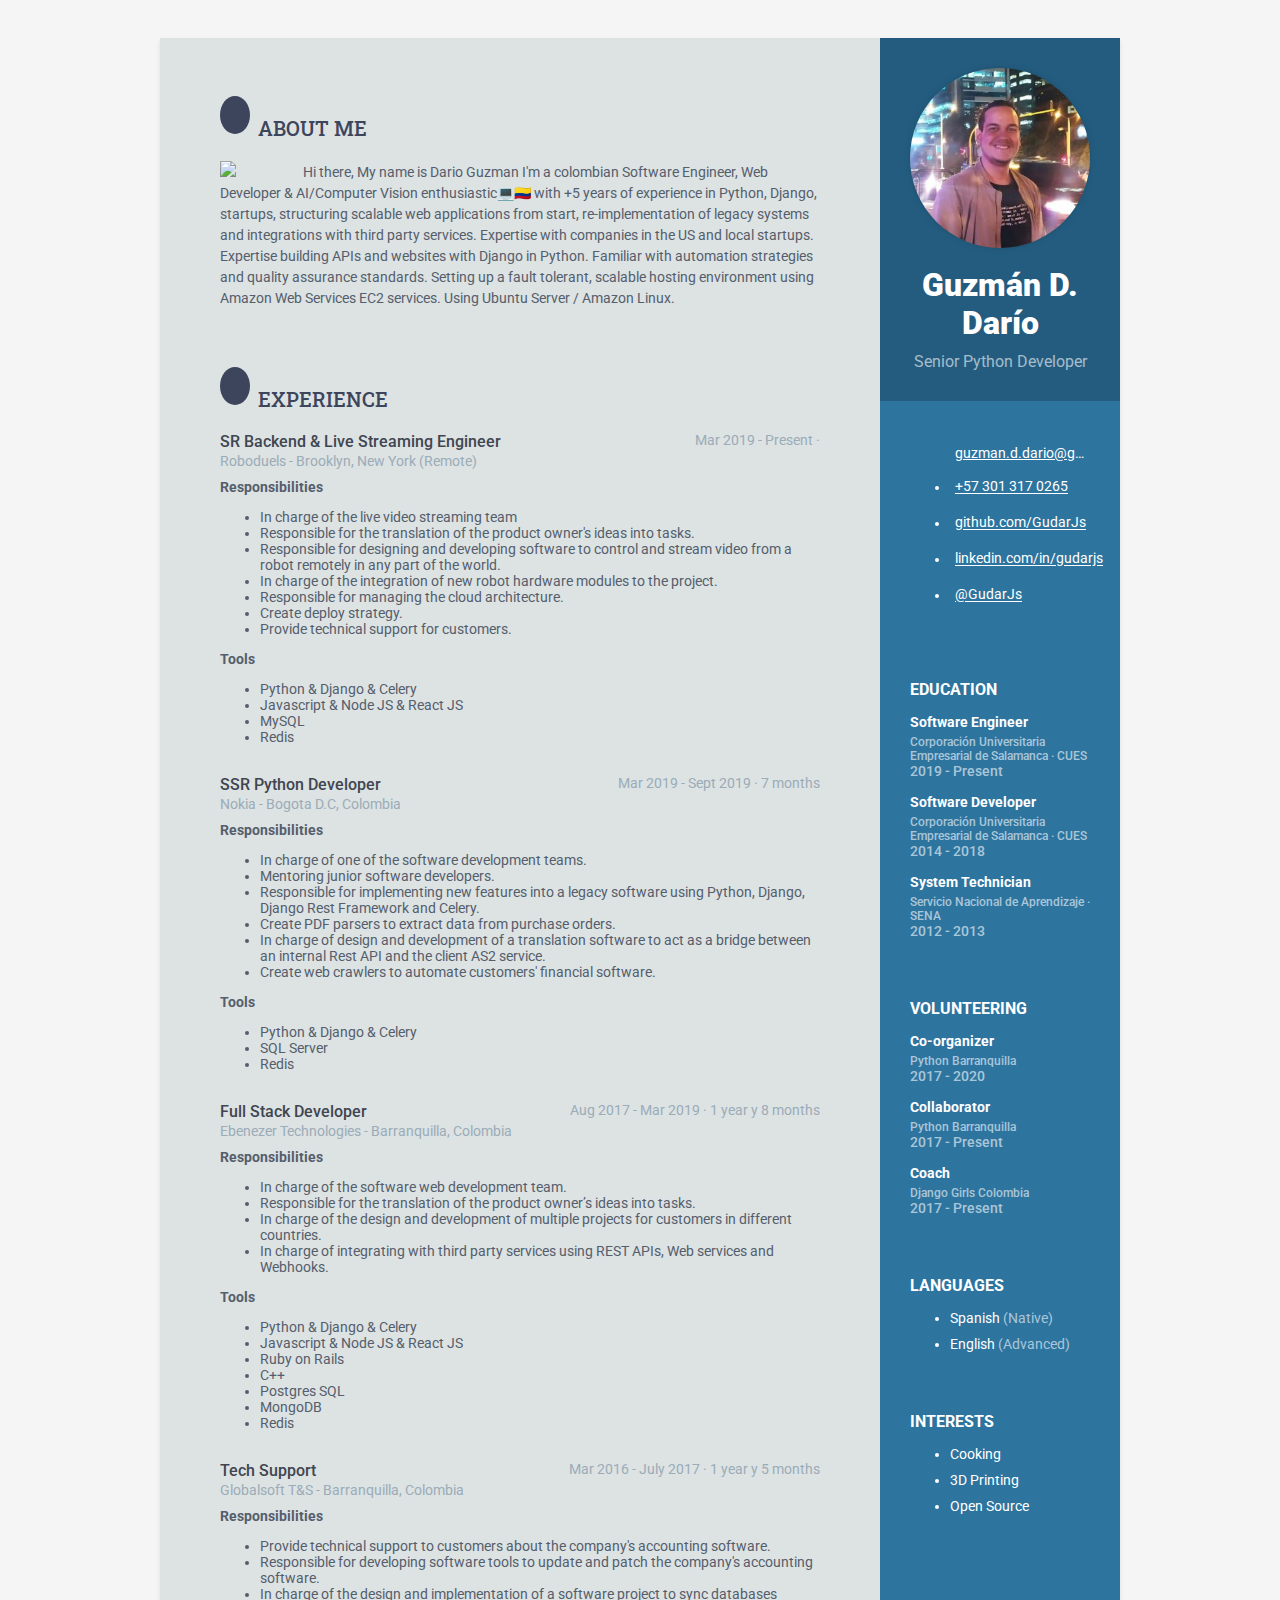
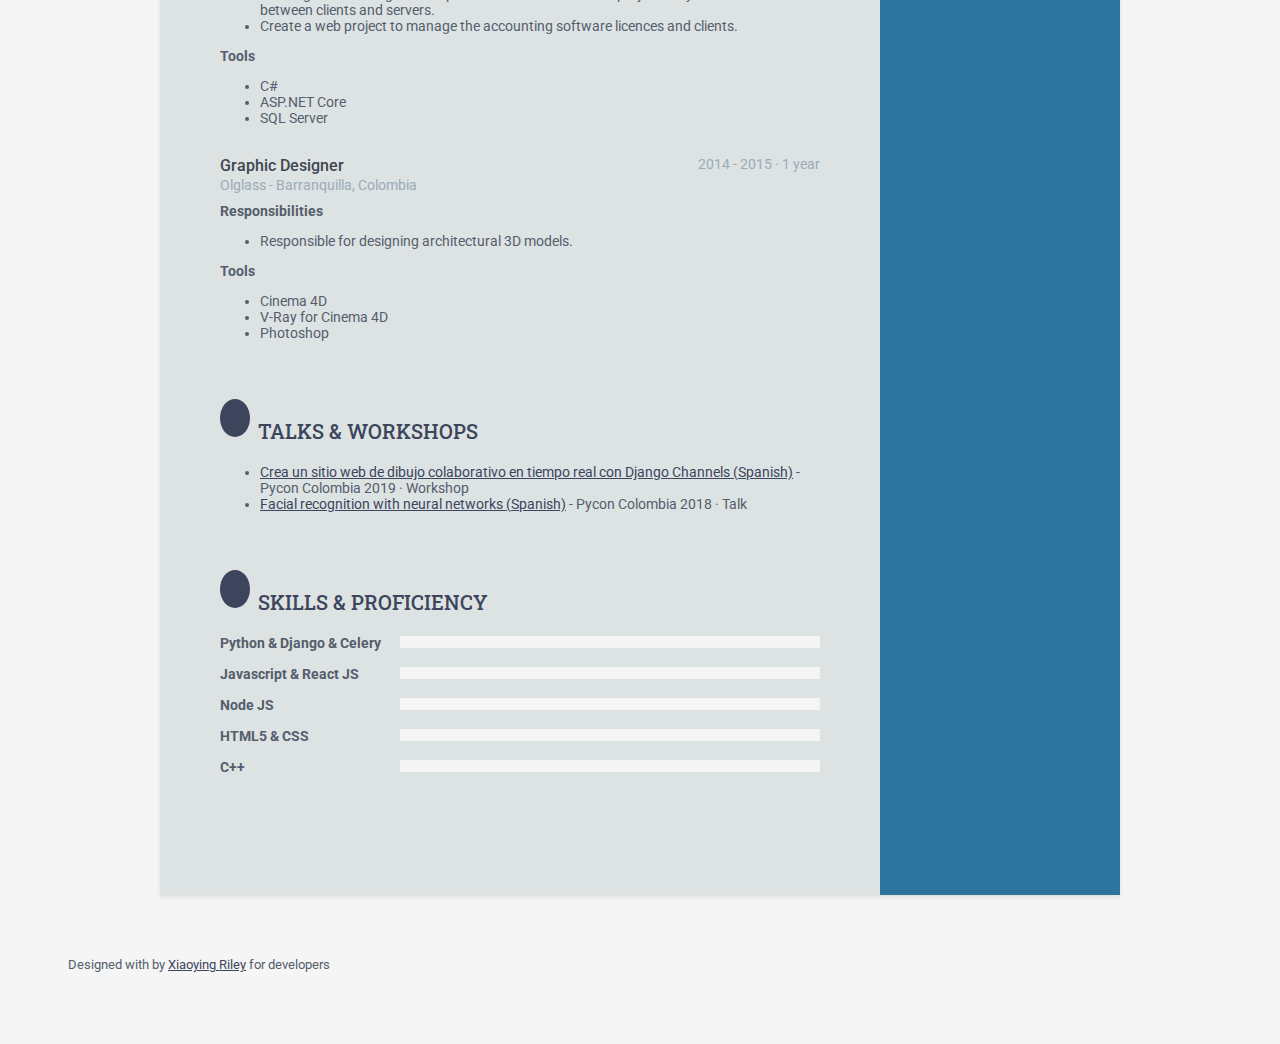
==== commit c73de1c4: "Update index.html" ====
--- a/index.html
+++ b/index.html
@@ -27,6 +27,7 @@
       <script src="https://oss.maxcdn.com/html5shiv/3.7.2/html5shiv.min.js"></script>
       <script src="https://oss.maxcdn.com/respond/1.4.2/respond.min.js"></script>
     <![endif]-->
+	<script src="https://twemoji.maxcdn.com/v/latest/twemoji.min.js" crossorigin="anonymous"></script>
 </head> 
 
 <body>
@@ -110,7 +111,14 @@
                 <h2 class="section-title"><i class="fa fa-user"></i>About me</h2>
                 <div class="summary">
                     <img src="./assets/images/quote.png">
-                    <p>Hi, This is Dario Guzman I'm a colombian Software Engineer, Web Developer & AI/Computer Vision enthusiastic 💻🇨🇴. I've +5 years of experience working in world wide software projects.</p>
+                    <p>
+						Hi there, My name is Dario Guzman I'm a colombian Software Engineer, Web Developer &amp; AI/Computer Vision enthusiastic💻🇨🇴 with +5 years of experience in Python, Django, startups, structuring scalable web applications
+						from start, re-implementation of legacy systems and integrations with third party services. Expertise with companies in the US and local startups. 
+					</p>
+					<p>
+						Expertise building APIs and websites with Django in Python. Familiar with automation strategies and quality assurance standards. Setting up a fault
+						tolerant, scalable hosting environment using Amazon Web Services EC2 services. Using Ubuntu Server / Amazon Linux.
+					</p>
                 </div><!--//summary-->
             </section><!--//section-->
             
@@ -126,6 +134,16 @@
                         <div class="company">Roboduels - Brooklyn, New York (Remote)</div>
                     </div><!--//meta-->
                     <div class="details">
+                        <strong>Responsibilities</strong>
+						<ul>
+							<li>In charge of the live video streaming team</li>
+							<li>Responsible for the translation of the product owner's ideas into tasks.</li>
+							<li>Responsible for designing and developing software to control and stream video from a robot remotely in any part of the world.</li>
+							<li>In charge of the integration of new robot hardware modules to the project.</li>
+							<li>Responsible for managing the cloud architecture.</li>
+							<li>Create deploy strategy.</li>
+							<li>Provide technical support for customers.</li>
+						</ul>
                         <strong>Tools</strong>
                         <ul>
                             <li>Python &amp; Django &amp; Celery</li>
@@ -140,11 +158,20 @@
                     <div class="meta">
                         <div class="upper-row">
                             <h3 class="job-title">SSR Python Developer</h3>
-                            <div class="time">Mar 2019 - Sep 2019 · 7 months</div>
+                            <div class="time">Mar 2019 - Sept 2019 · 7 months</div>
                         </div><!--//upper-row-->
                         <div class="company">Nokia - Bogota D.C, Colombia</div>
                     </div><!--//meta-->
                     <div class="details">
+                        <strong>Responsibilities</strong>
+						<ul>
+							<li>In charge of one of the software development teams.</li>
+							<li>Mentoring junior software developers.</li>
+							<li>Responsible for implementing new features into a legacy software using Python, Django, Django Rest Framework and Celery.</li>
+							<li>Create PDF parsers to extract data from purchase orders.</li>
+							<li>In charge of design and development of a translation software to act as a bridge between an internal Rest API and the client AS2 service.</li>
+							<li>Create web crawlers to automate customers' financial software.</li>
+						</ul>
                         <strong>Tools</strong>
                         <ul>
                             <li>Python &amp; Django &amp; Celery</li>
@@ -158,11 +185,18 @@
                     <div class="meta">
                         <div class="upper-row">
                             <h3 class="job-title">Full Stack Developer</h3>
-                            <div class="time">Ago 2017 - Mar 2019 · 1 year y 8 months</div>
+                            <div class="time">Aug 2017 - Mar 2019 · 1 year y 8 months</div>
                         </div><!--//upper-row-->
                         <div class="company">Ebenezer Technologies - Barranquilla, Colombia</div>
                     </div><!--//meta-->
                     <div class="details">
+                        <strong>Responsibilities</strong>
+						<ul>
+							<li>In charge of the software web development team.</li>
+							<li>Responsible for the translation of the product owner’s ideas into tasks.</li>
+							<li>In charge of the design and development of multiple projects for customers in different countries.</li>
+							<li>In charge of integrating with third party services using REST APIs, Web services and Webhooks.</li>
+						</ul>
                         <strong>Tools</strong>
                         <ul>
                             <li>Python &amp; Django &amp; Celery</li>
@@ -180,11 +214,18 @@
                     <div class="meta">
                         <div class="upper-row">
                             <h3 class="job-title">Tech Support</h3>
-                            <div class="time">Mar 2016 - Jul 2017 · 1 year y 5 months</div>
+                            <div class="time">Mar 2016 - July 2017 · 1 year y 5 months</div>
                         </div><!--//upper-row-->
                         <div class="company">Globalsoft T&S - Barranquilla, Colombia</div>
                     </div><!--//meta-->
                     <div class="details">
+                        <strong>Responsibilities</strong>
+						<ul>
+							<li>Provide technical support to customers about the company's accounting software.</li>
+							<li>Responsible for developing software tools to update and patch the company's accounting software.</li>
+							<li>In charge of the design and implementation of a software project to sync databases between clients and servers.</li>
+							<li>Create a web project to manage the accounting software licences and clients.</li>
+						</ul>
                         <strong>Tools</strong>
                         <ul>
                             <li>C#</li>
@@ -203,6 +244,10 @@
                         <div class="company">Olglass - Barranquilla, Colombia</div>
                     </div><!--//meta-->
                     <div class="details">
+                        <strong>Responsibilities</strong>
+						<ul>
+							<li>Responsible for designing architectural 3D models.</li>
+						</ul>
                         <strong>Tools</strong>
                         <ul>
                             <li>Cinema 4D</li>
@@ -278,7 +323,7 @@
  
     <!-- Javascript -->          
     <script type="text/javascript" src="assets/plugins/jquery-1.11.3.min.js"></script>
-    <script type="text/javascript" src="assets/plugins/bootstrap/js/bootstrap.min.js"></script>    
+    <script type="text/javascript" src="assets/plugins/bootstrap/js/bootstrap.min.js"></script>
     <!-- custom js -->
     <script type="text/javascript" src="assets/js/main.js"></script>            
 </body>
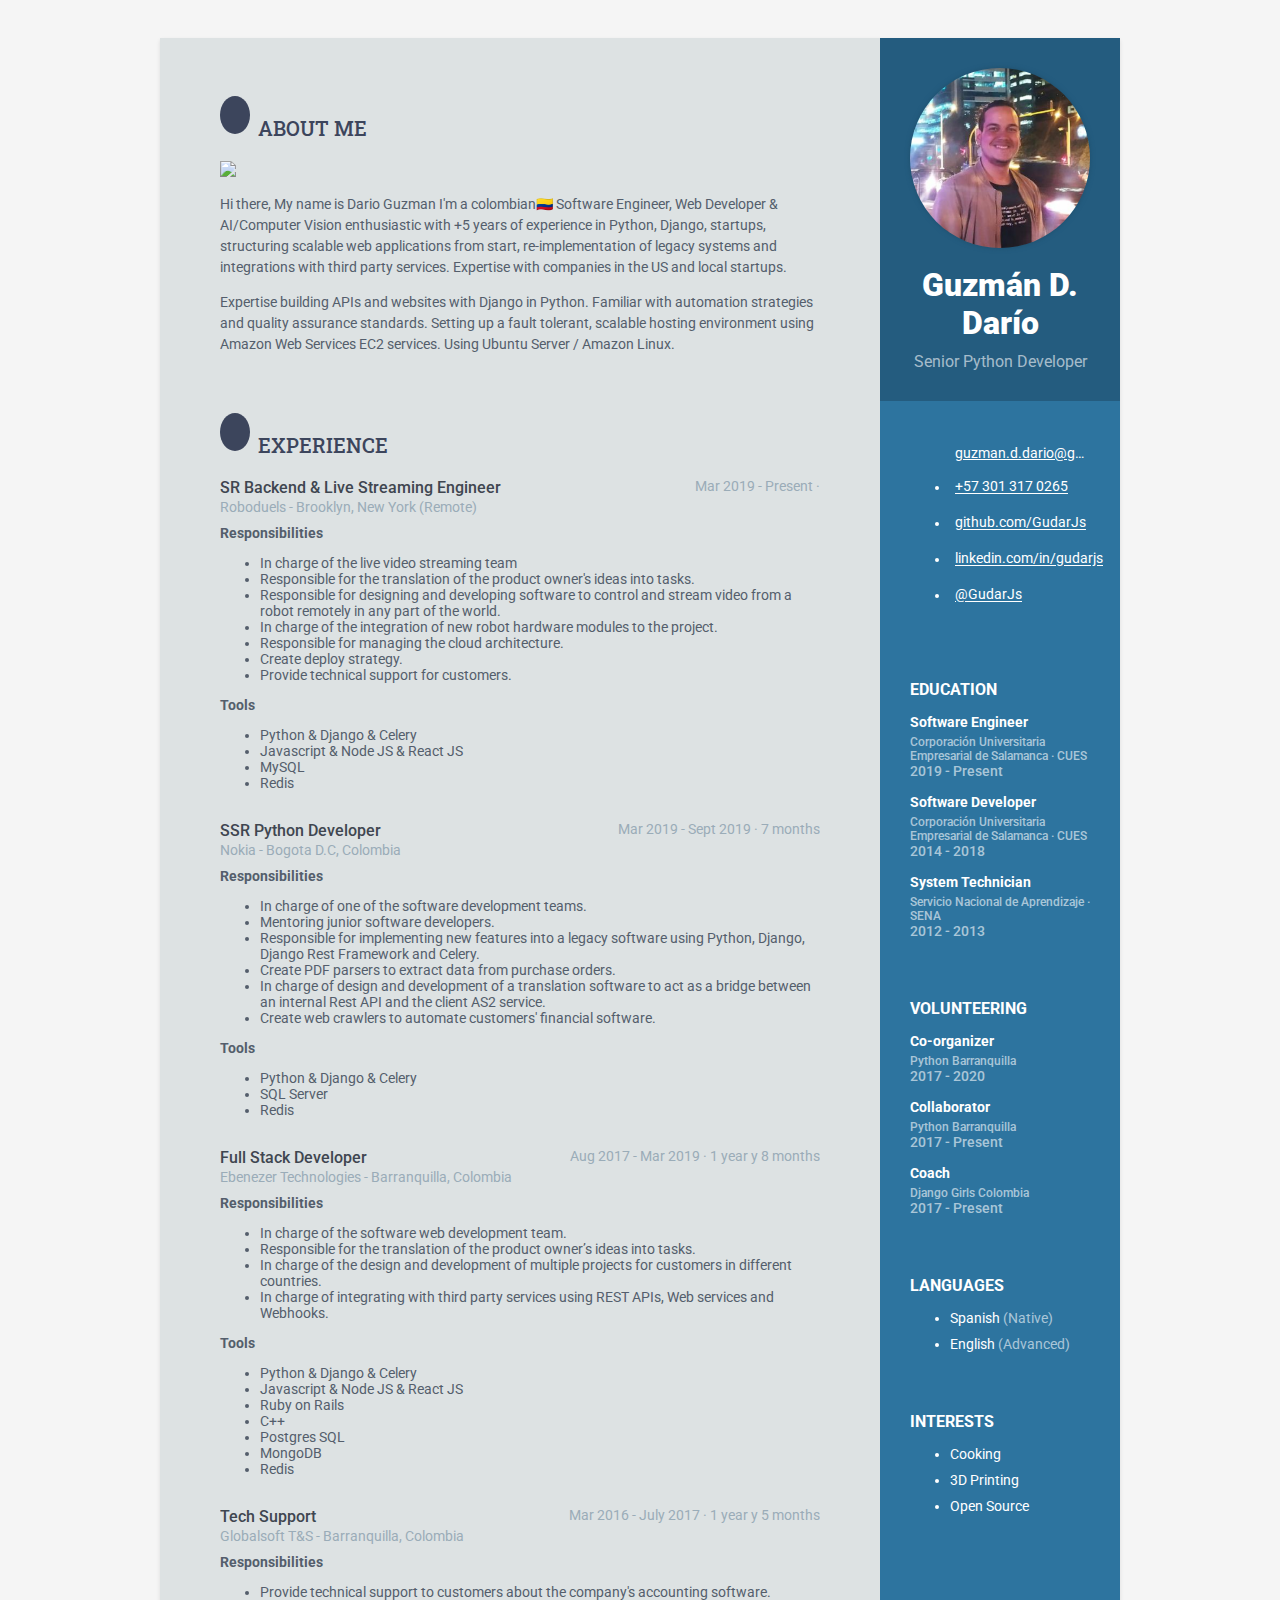
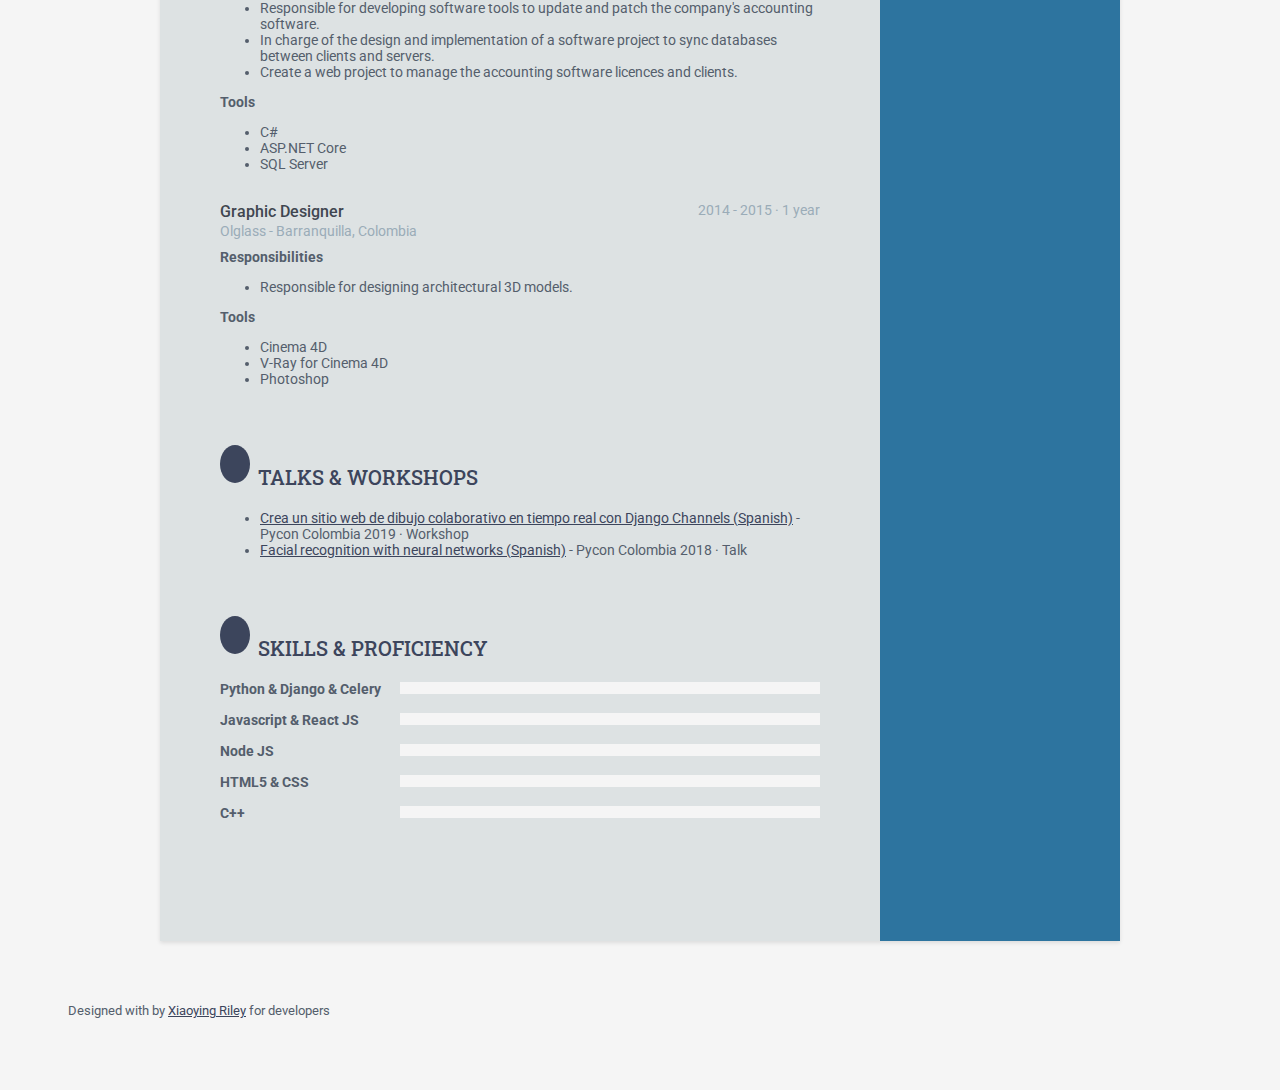
==== commit 7c6720cd: "Update index.html" ====
--- a/index.html
+++ b/index.html
@@ -110,11 +110,13 @@
             <section class="section summary-section">
                 <h2 class="section-title"><i class="fa fa-user"></i>About me</h2>
                 <div class="summary">
-                    <img src="./assets/images/quote.png">
-                    <p>
-						Hi there, My name is Dario Guzman I'm a colombian Software Engineer, Web Developer &amp; AI/Computer Vision enthusiastic💻🇨🇴 with +5 years of experience in Python, Django, startups, structuring scalable web applications
-						from start, re-implementation of legacy systems and integrations with third party services. Expertise with companies in the US and local startups. 
-					</p>
+					<div class="first-paragraph">
+						<img src="./assets/images/quote.png">
+						<p>
+							Hi there, My name is Dario Guzman I'm a colombian🇨🇴 Software Engineer, Web Developer &amp; AI/Computer Vision enthusiastic with +5 years of experience in Python, Django, startups, structuring scalable web applications
+							from start, re-implementation of legacy systems and integrations with third party services. Expertise with companies in the US and local startups. 
+						</p>
+					</div><!--//first-paragraph-->
 					<p>
 						Expertise building APIs and websites with Django in Python. Familiar with automation strategies and quality assurance standards. Setting up a fault
 						tolerant, scalable hosting environment using Amazon Web Services EC2 services. Using Ubuntu Server / Amazon Linux.
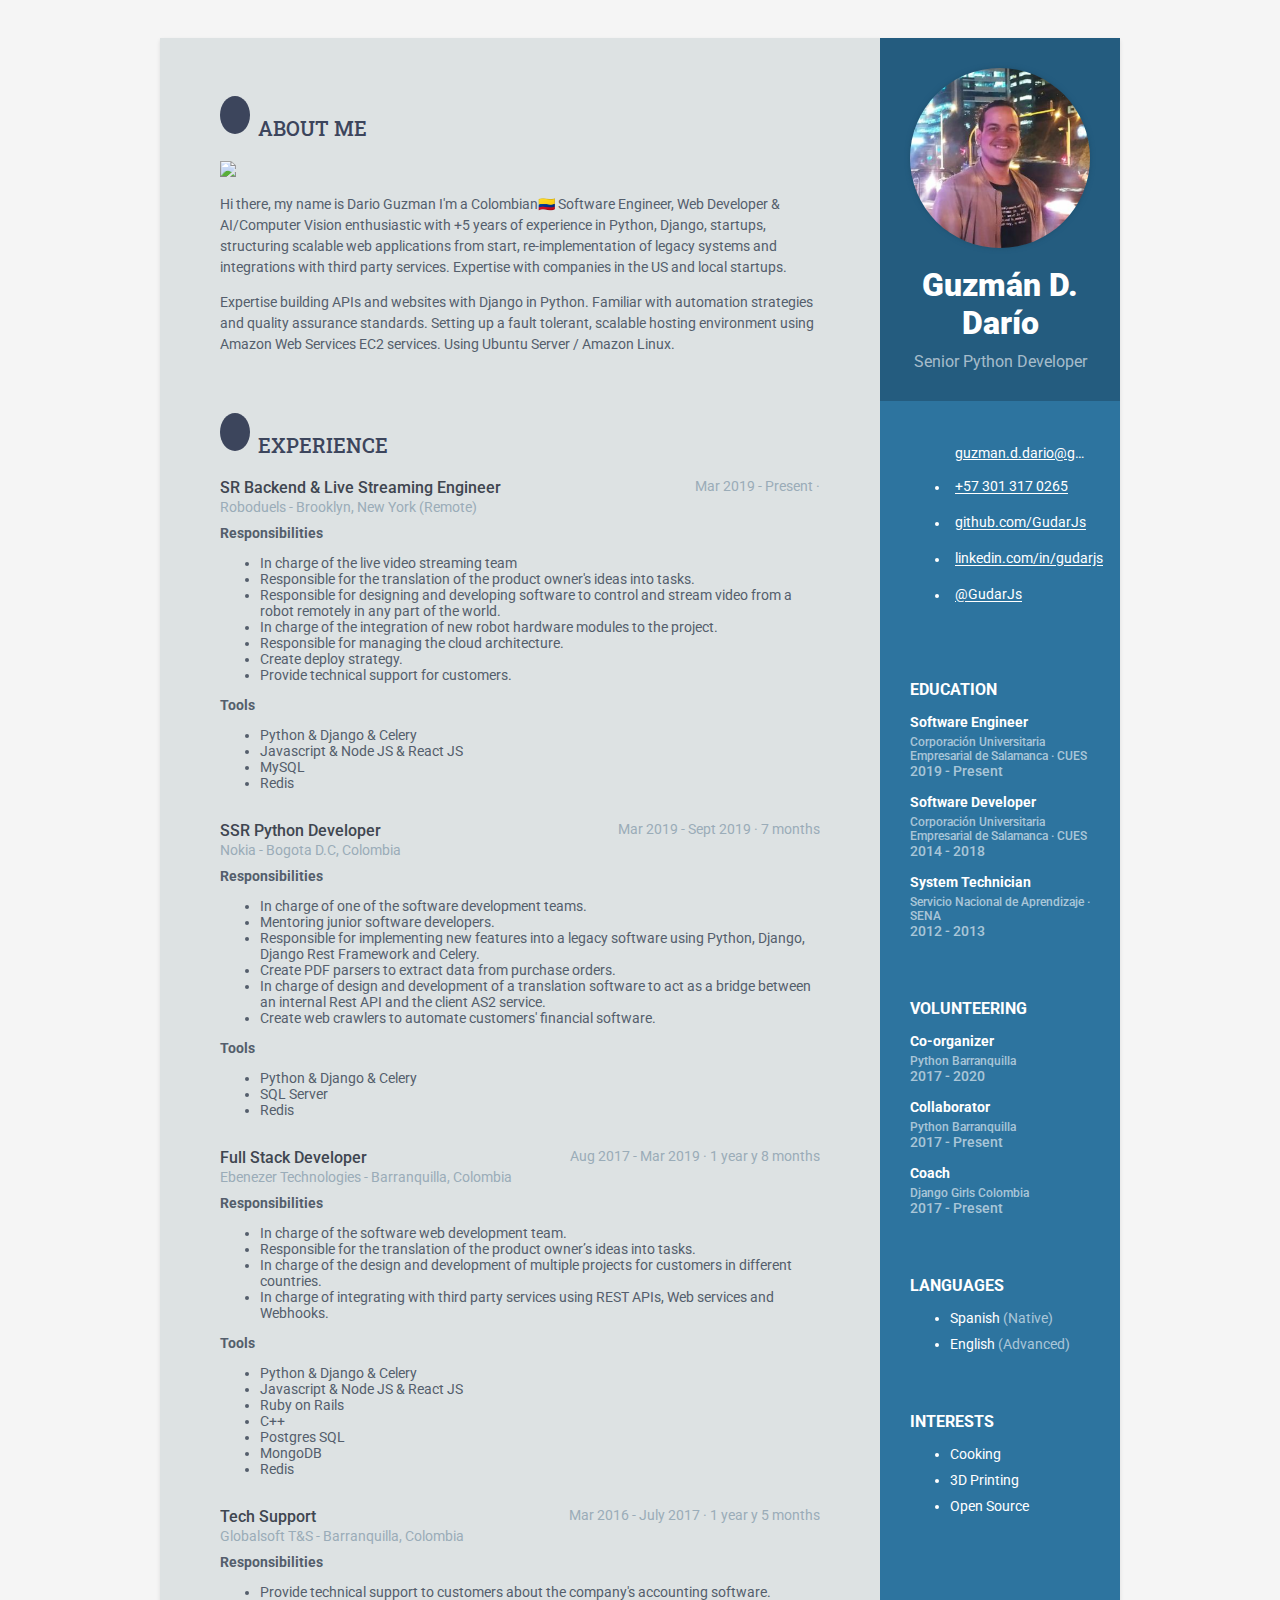
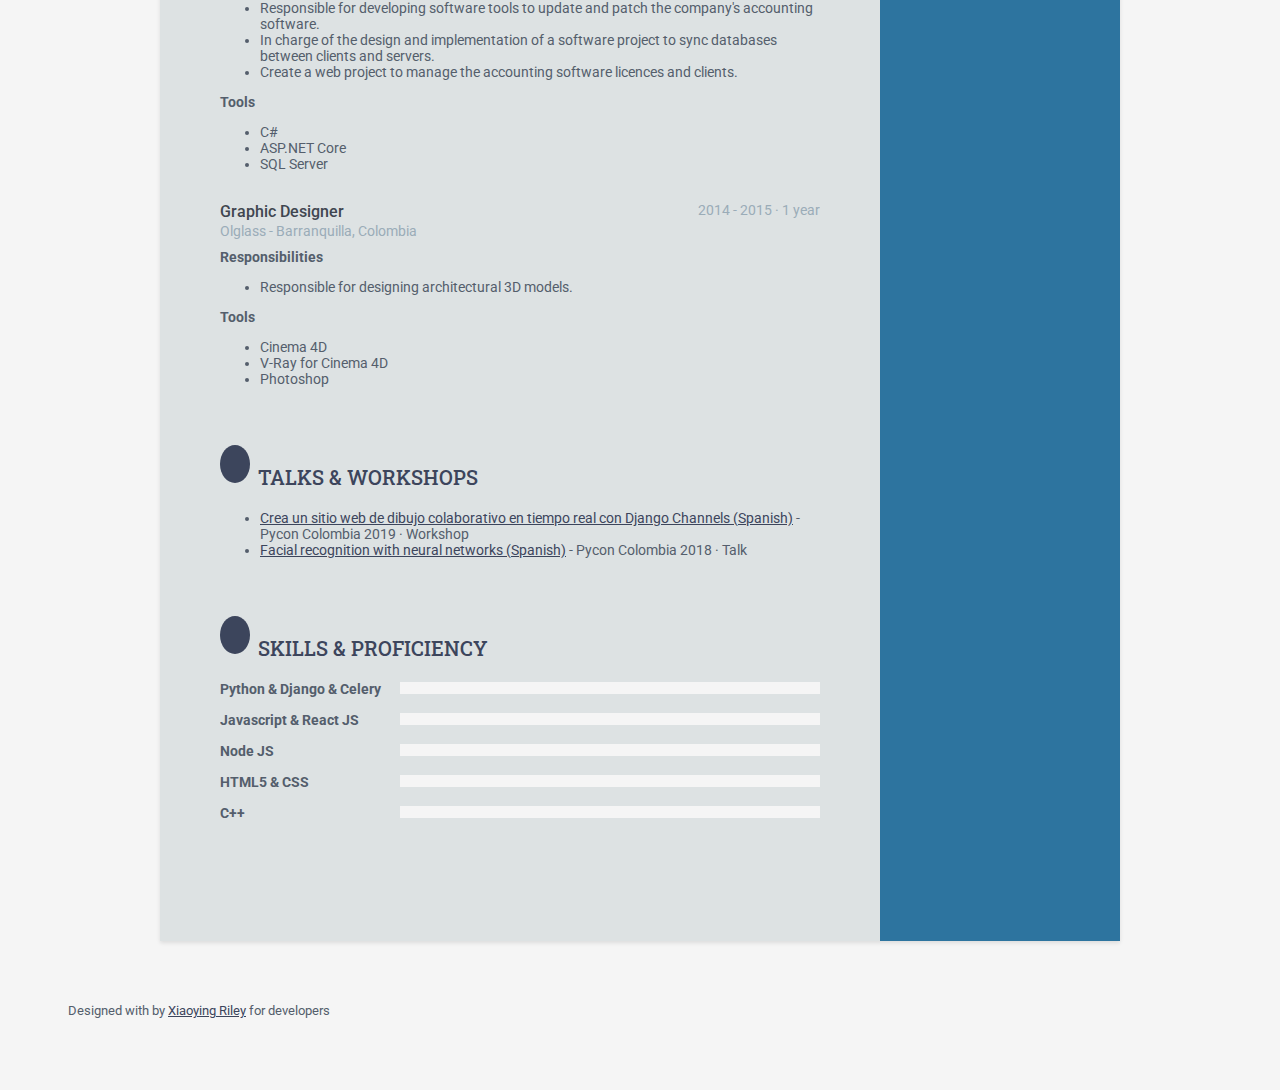
==== commit 055577c0: "Update index.html" ====
--- a/index.html
+++ b/index.html
@@ -113,7 +113,7 @@
 					<div class="first-paragraph">
 						<img src="./assets/images/quote.png">
 						<p>
-							Hi there, My name is Dario Guzman I'm a colombian🇨🇴 Software Engineer, Web Developer &amp; AI/Computer Vision enthusiastic with +5 years of experience in Python, Django, startups, structuring scalable web applications
+							Hi there, my name is Dario Guzman I'm a Colombian🇨🇴 Software Engineer, Web Developer &amp; AI/Computer Vision enthusiastic with +5 years of experience in Python, Django, startups, structuring scalable web applications
 							from start, re-implementation of legacy systems and integrations with third party services. Expertise with companies in the US and local startups. 
 						</p>
 					</div><!--//first-paragraph-->
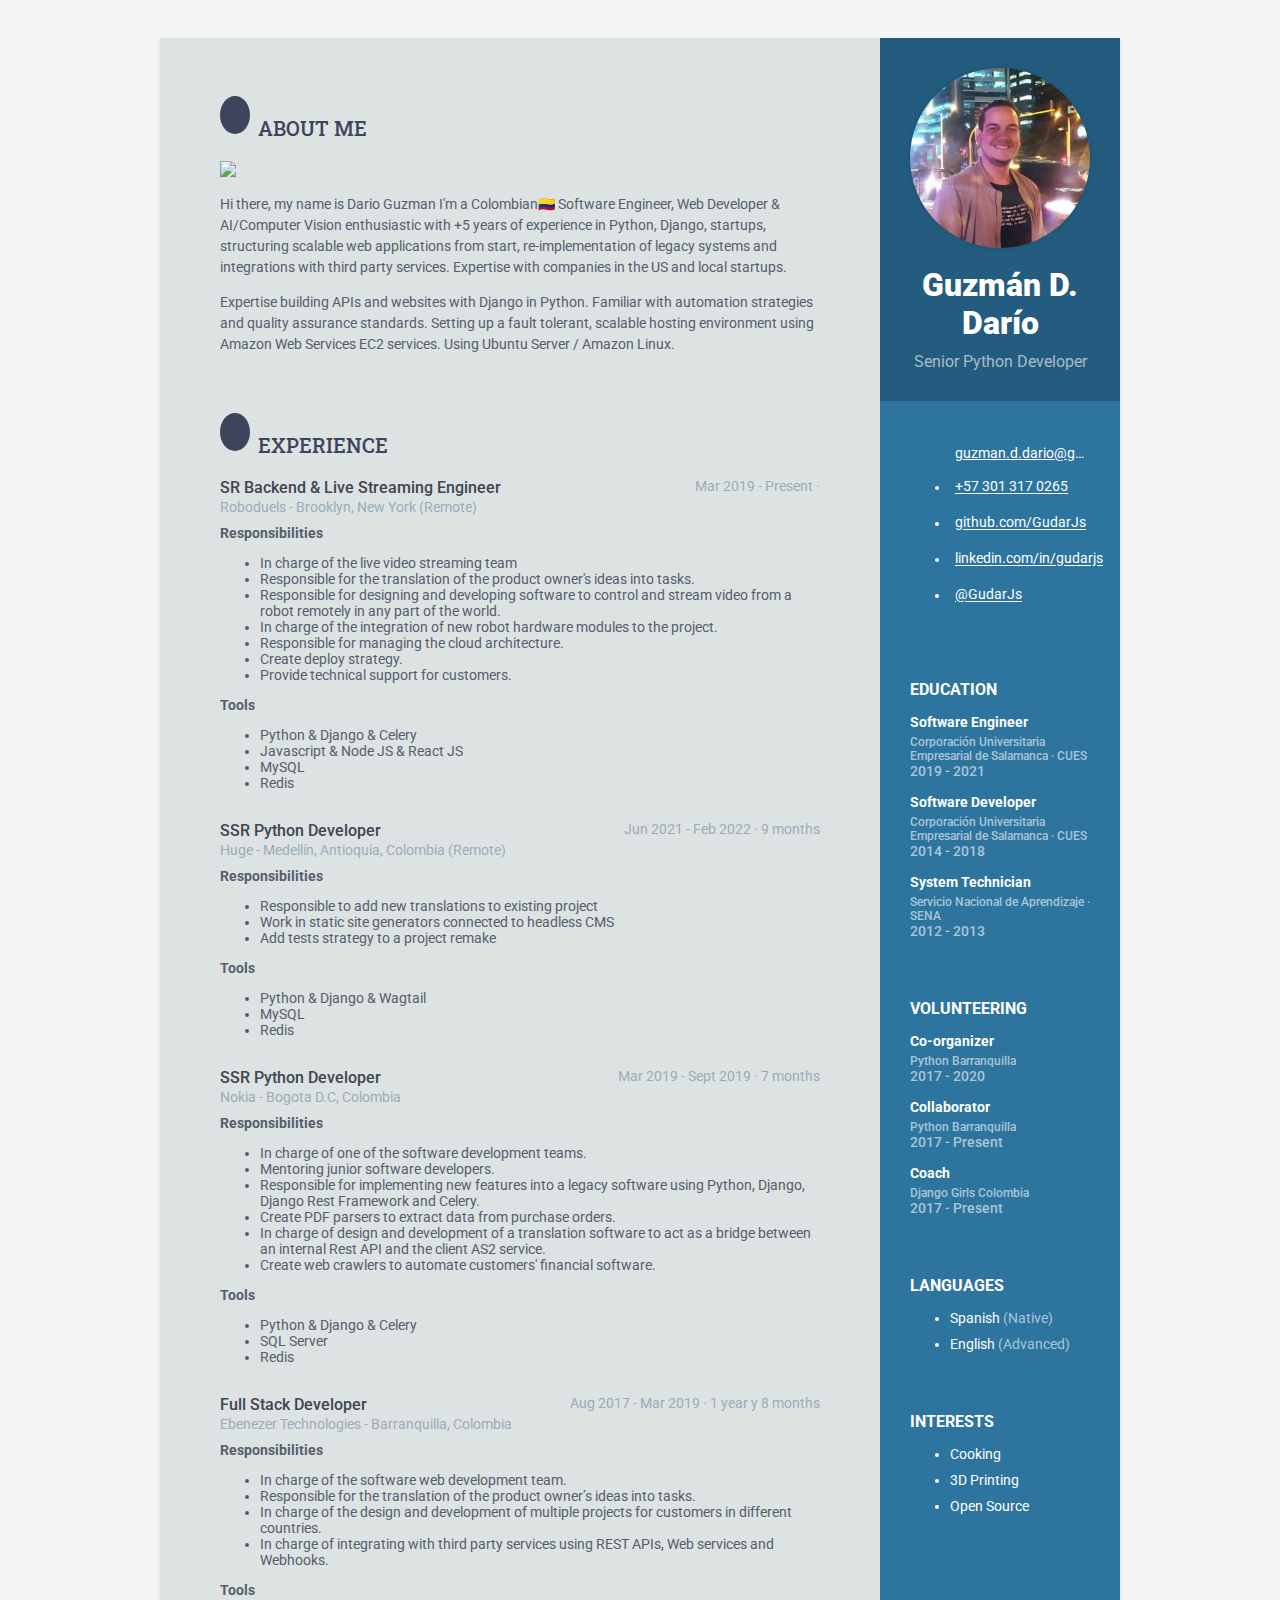
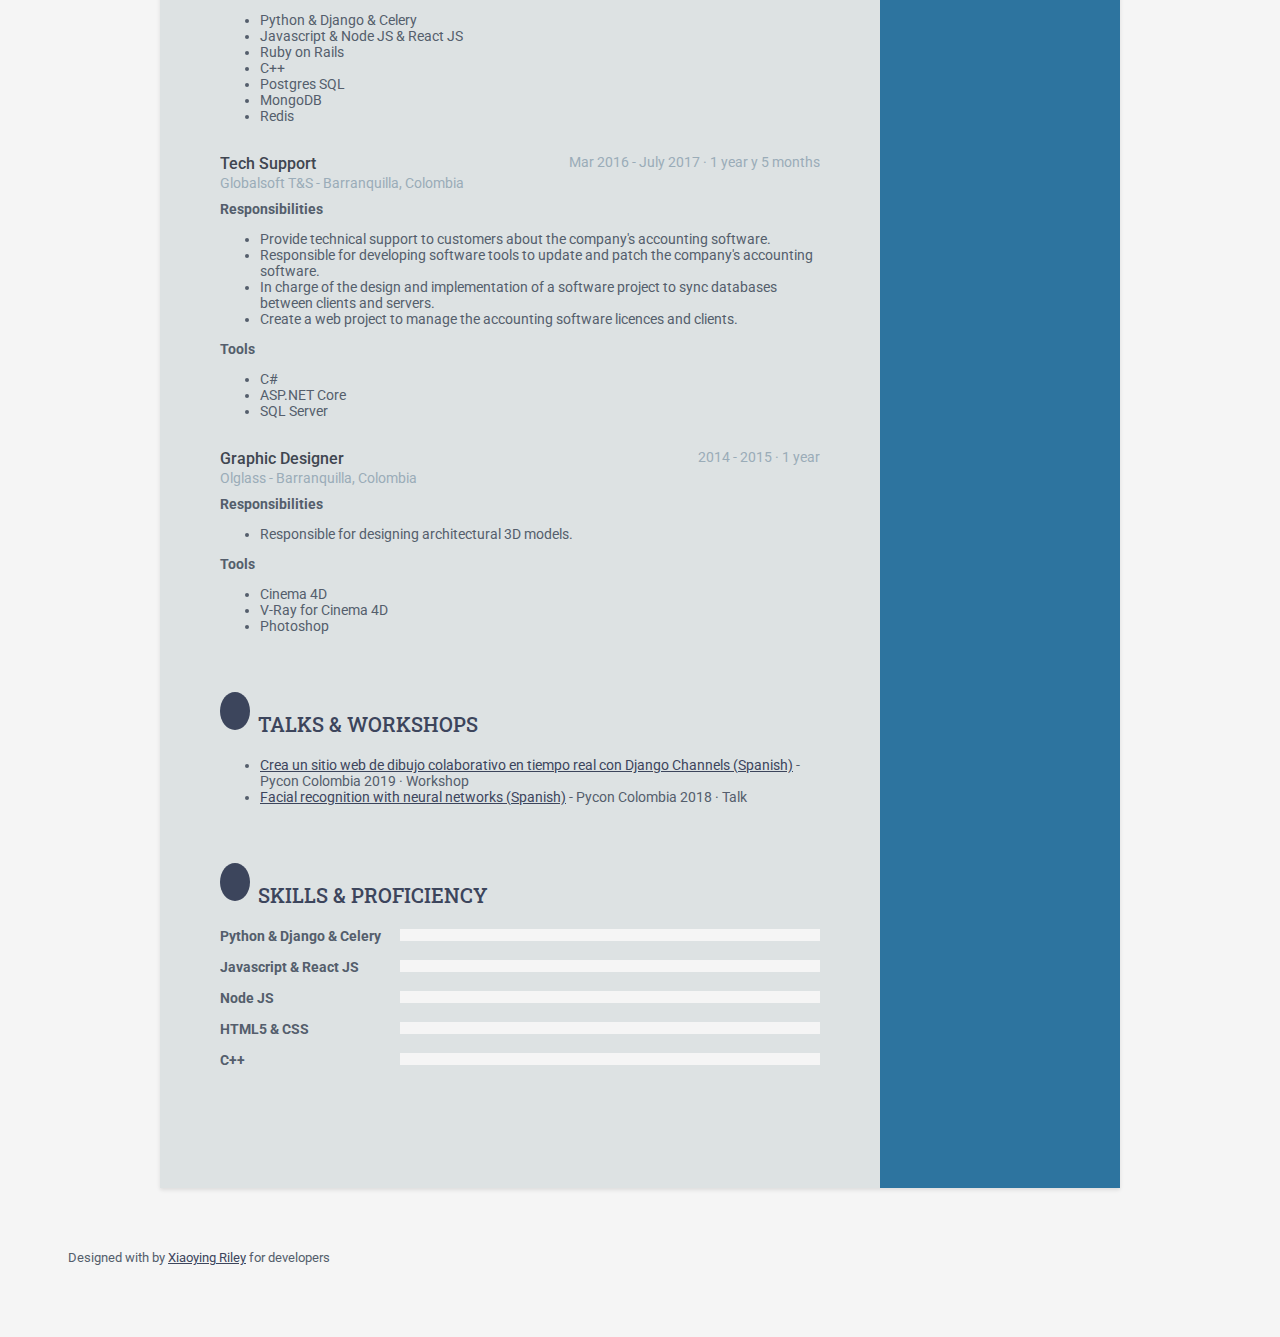
==== commit 307f8282: "Update index.html" ====
--- a/index.html
+++ b/index.html
@@ -53,7 +53,7 @@
                 <div class="item">
                     <h4 class="degree">Software Engineer</h4>
                     <h5 class="meta">Corporación Universitaria Empresarial de Salamanca · CUES</h5>
-                    <div class="time">2019 - Present</div>
+                    <div class="time">2019 - 2021</div>
                 </div><!--//item-->
                 <div class="item">
                     <h4 class="degree">Software Developer</h4>
@@ -150,6 +150,30 @@
                         <ul>
                             <li>Python &amp; Django &amp; Celery</li>
                             <li>Javascript &amp; Node JS &amp; React JS</li>
+                            <li>MySQL</li>
+                            <li>Redis</li>
+                        </ul>
+                    </div><!--//details-->
+                </div><!--//item-->
+                
+                <div class="item">
+                    <div class="meta">
+                        <div class="upper-row">
+                            <h3 class="job-title">SSR Python Developer</h3>
+                            <div class="time">Jun 2021 - Feb 2022 · 9 months</div>
+                        </div><!--//upper-row-->
+                        <div class="company">Huge - Medellín, Antioquia, Colombia (Remote)</div>
+                    </div><!--//meta-->
+                    <div class="details">
+                        <strong>Responsibilities</strong>
+						<ul>
+							<li>Responsible to add new translations to existing project</li>
+							<li>Work in static site generators connected to headless CMS</li>
+							<li>Add tests strategy to a project remake</li>
+						</ul>
+                        <strong>Tools</strong>
+                        <ul>
+                            <li>Python &amp; Django &amp; Wagtail</li>
                             <li>MySQL</li>
                             <li>Redis</li>
                         </ul>
